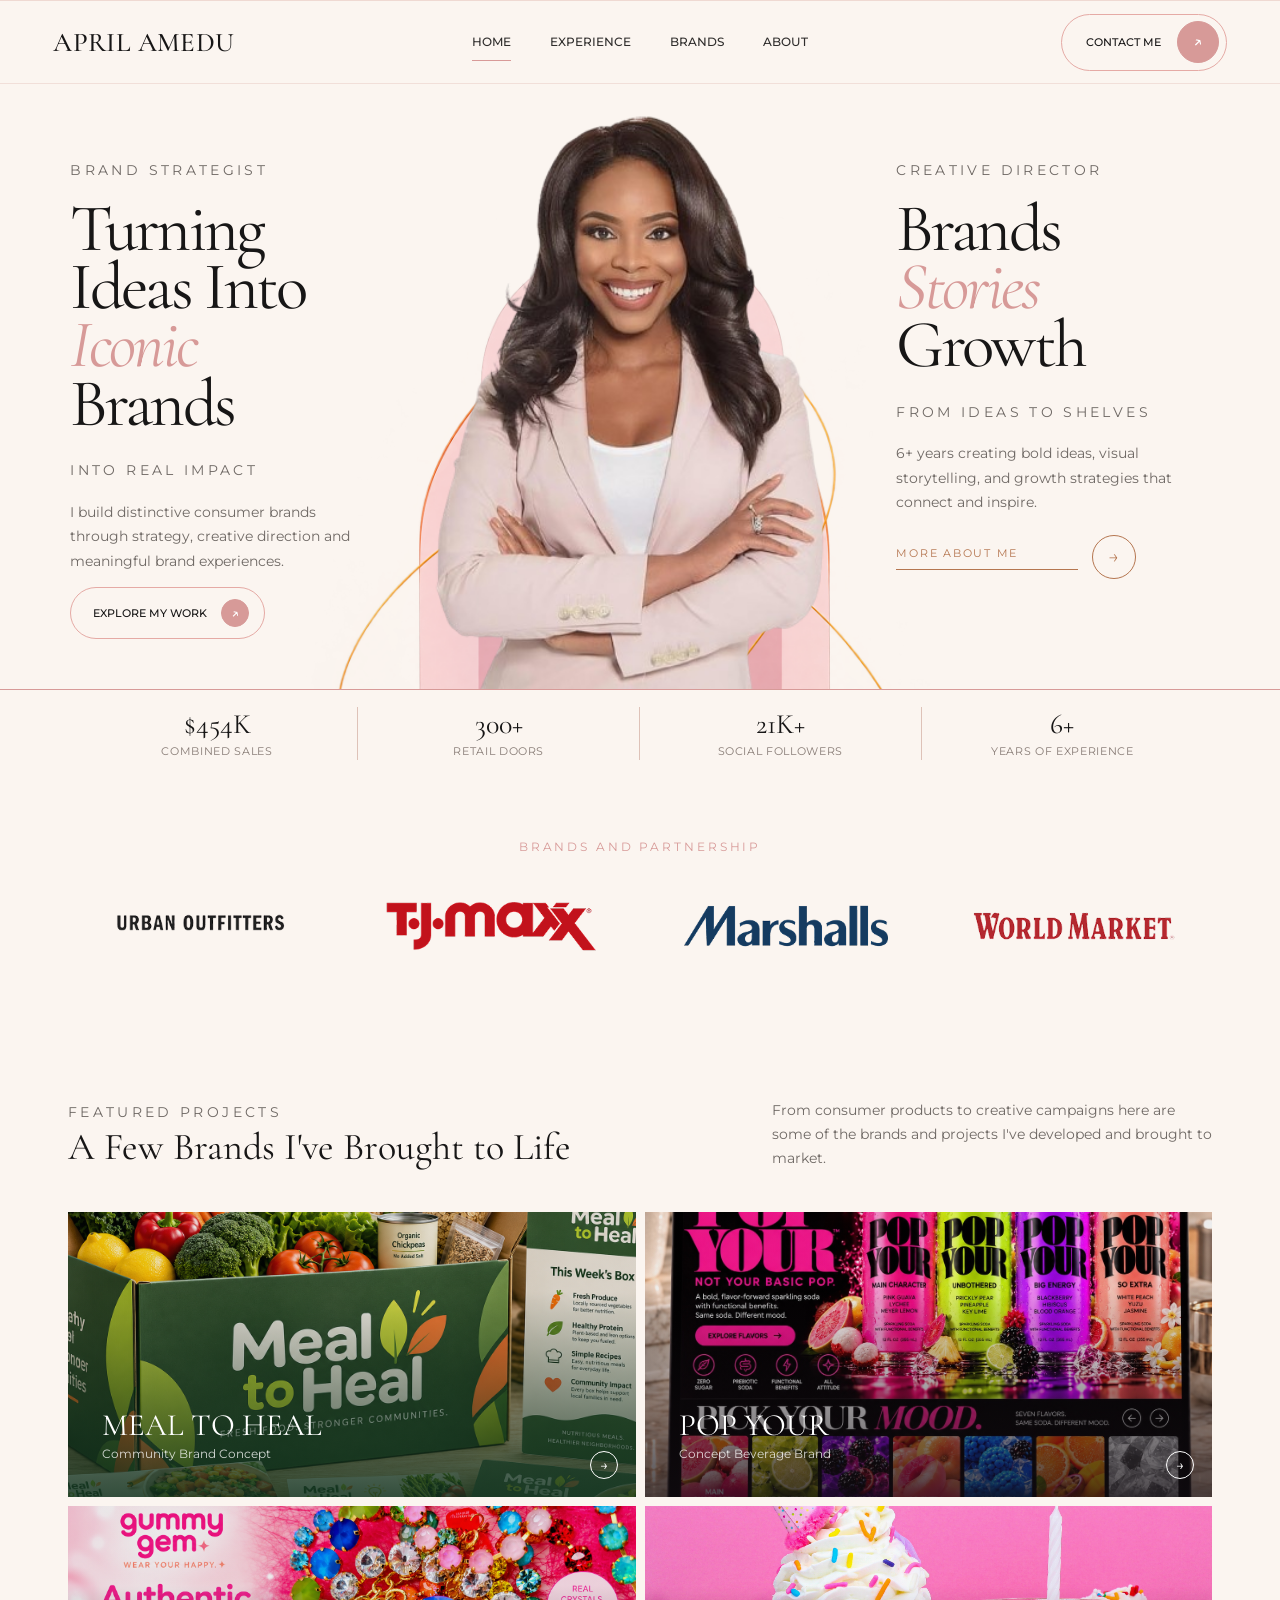
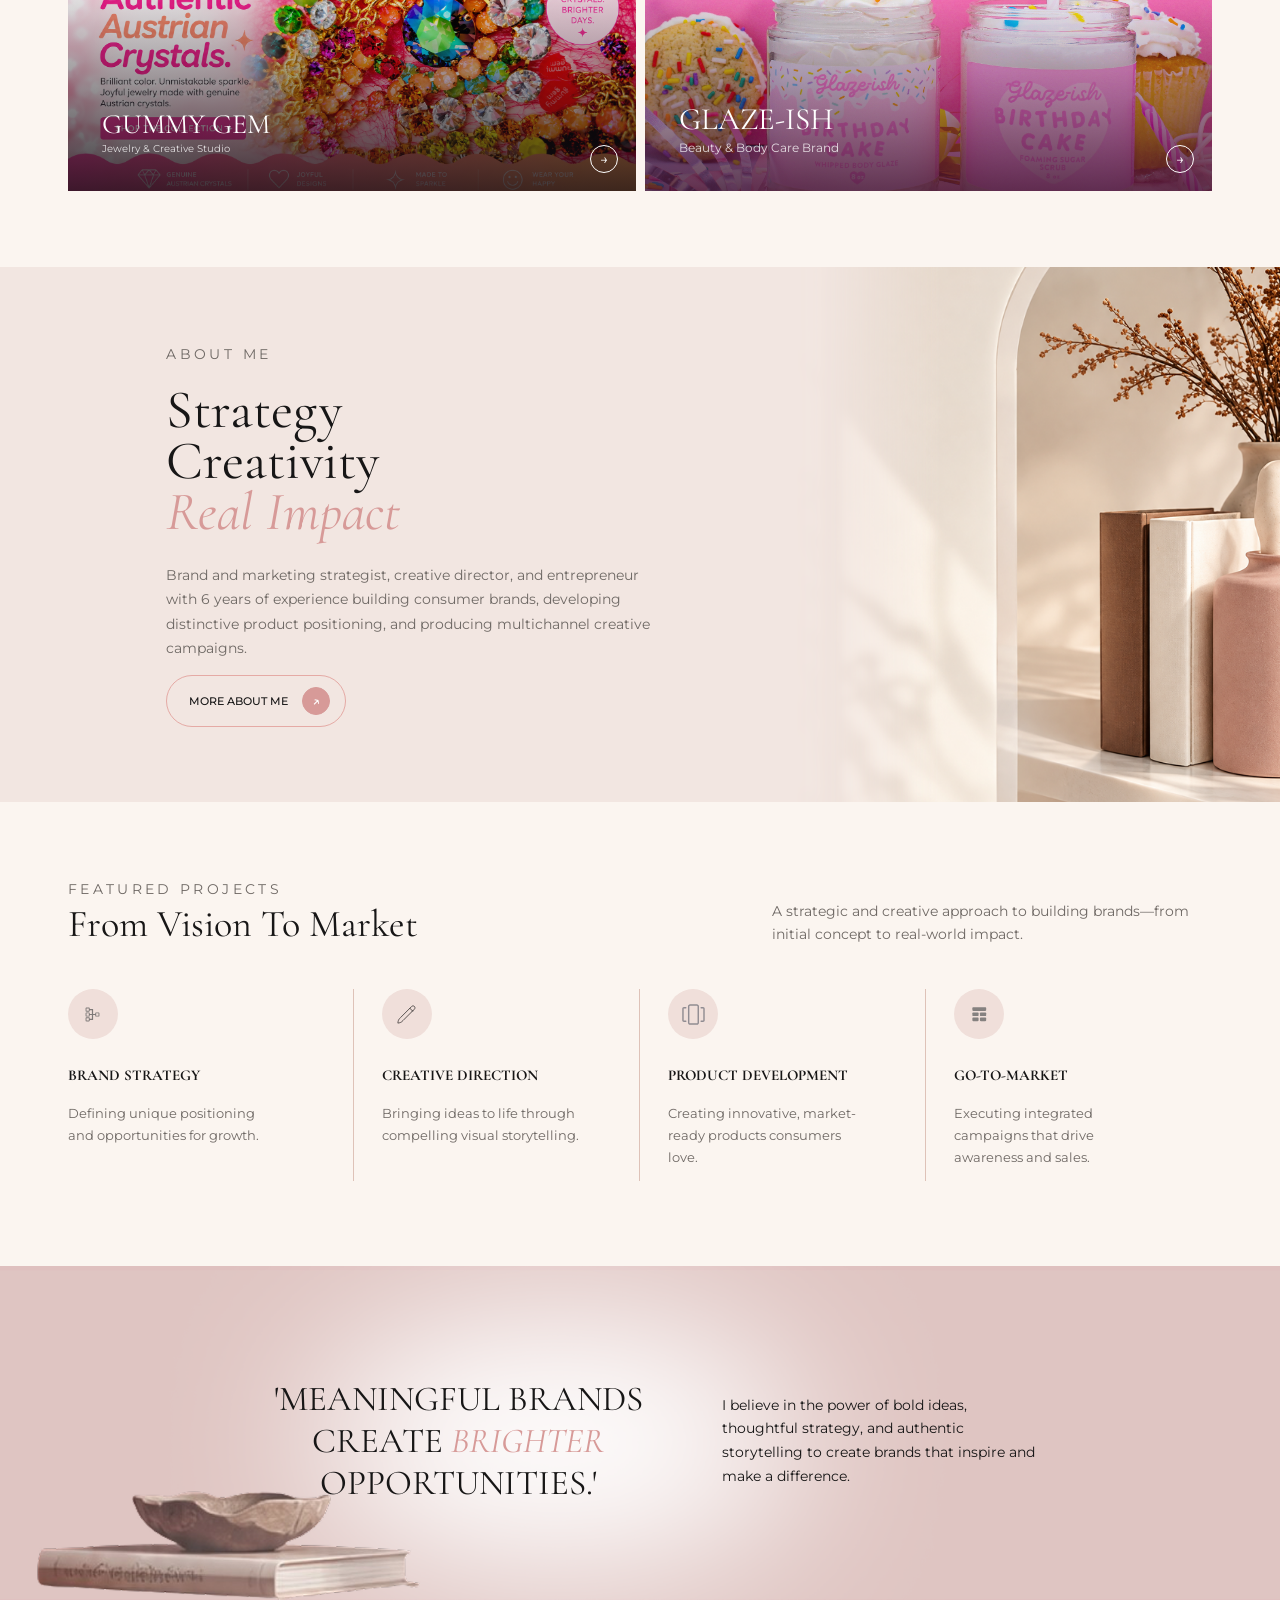
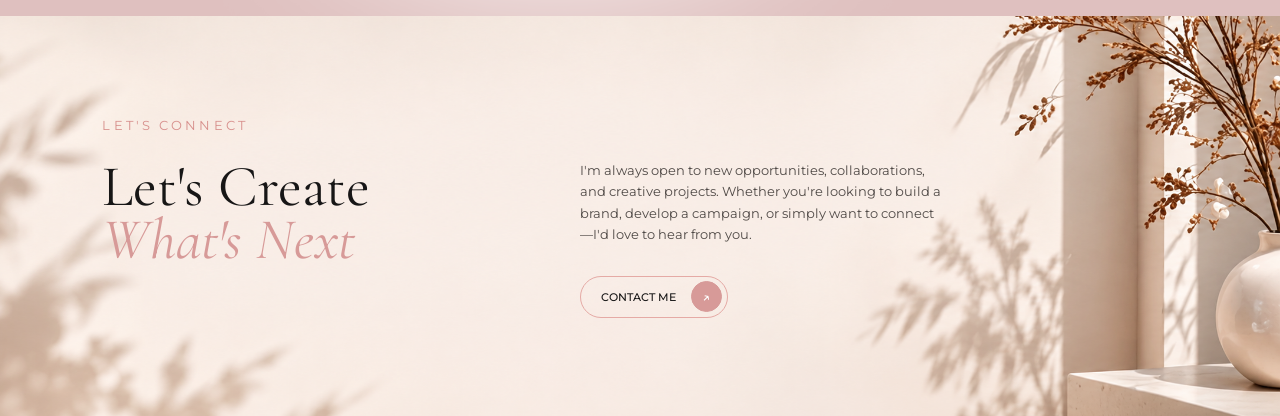
==== index.html @ 021d6145 "first commit" ====
<!doctype html>
<html lang="en">
<head>
    <meta charset="utf-8">
    <meta name="viewport" content="width=device-width, initial-scale=1">
    <meta name="description" content="April Amedu is a brand strategist and creative director building meaningful, market-ready brands.">
    <meta name="theme-color" content="#fbf5f0">
    <title>April Amedu</title>
    <link rel="icon" href="/favicon.svg" type="image/svg+xml">
    <link rel="preconnect" href="https://fonts.googleapis.com">
    <link rel="preconnect" href="https://fonts.gstatic.com" crossorigin>
    <link href="https://fonts.googleapis.com/css2?family=Cormorant+Garamond:ital,wght@0,400;0,500;0,600;1,400&family=Montserrat:wght@400;500;600&display=swap" rel="stylesheet">
    <link rel="stylesheet" href="assets/css/style.css">
</head>
<body class="home blog wp-theme-april-amedu">
<header class="site-header"><a class="brand" href="/">APRIL AMEDU</a><nav id="primary-navigation" class="main-nav" aria-label="Primary navigation"><ul id="menu-main-menu" class="nav-menu"><li id="menu-item-13" class="menu-item menu-item-type-custom menu-item-object-custom current-menu-item current_page_item menu-item-13"><a href="/" aria-current="page">HOME</a></li>
<li id="menu-item-12" class="menu-item menu-item-type-post_type menu-item-object-page menu-item-12"><a href="experience/index.html">EXPERIENCE</a></li>
<li id="menu-item-14" class="menu-item menu-item-type-post_type menu-item-object-page menu-item-14"><a href="brands/index.html">BRANDS</a></li>
<li id="menu-item-15" class="menu-item menu-item-type-post_type menu-item-object-page menu-item-15"><a href="about/index.html">ABOUT</a></li>
<li class="menu-item mobile-contact-menu-item"><a href="contact/index.html"><span>Contact Me</span><span class="mobile-contact-arrow" aria-hidden="true">&nearr;</span></a></li></ul></nav><a class="pill" href="/contact/">Contact Me <span class="round-arrow">↗</span></a><button class="menu-toggle" type="button" aria-controls="primary-navigation" aria-label="Open menu" aria-expanded="false"><span class="menu-toggle-icon" aria-hidden="true"></span></button></header>
<main id="top">
<section class="hero"><div class="hero-copy"><p class="eyebrow">Brand Strategist</p><h1>Turning<br>Ideas Into<br><span class="accent">Iconic</span><br>Brands</h1><p class="eyebrow">Into real impact</p><p>I build distinctive consumer brands through strategy, creative direction and meaningful brand experiences.</p><a class="pill" href="#projects">Explore My Work <span class="round-arrow">↗</span></a></div><div class="hero-visual"><img class="hero-center-image" src="assets/images/2615bd2c-b158-4d76-a8b2-8eef247eaac6.png" alt=""><img class="hero-headshot" src="assets/images/Headshot.png" alt="April Amedu"></div><div class="hero-copy right"><p class="eyebrow">Creative Director</p><h1>Brands<br><span class="accent">Stories</span><br>Growth</h1><p class="eyebrow">From ideas to shelves</p><p>6+ years creating bold ideas, visual storytelling, and growth strategies that connect and inspire.</p><a href="/about/" class="text-link"><span class="text-link-label">More About Me</span><span class="circle-arrow">→</span></a></div><div class="hero-statbar"><div class="stat">$454K<small>combined sales</small></div><div class="stat">300+<small>retail doors</small></div><div class="stat">21K+<small>social followers</small></div><div class="stat">6+<small>years of experience</small></div></div></section>
<section class="logo-strip" id="brands"><p class="section-kicker">Brands and partnership</p><div class="logos"><img src="assets/images/Rectangle%20103.png" alt="Urban Outfitters"><img src="assets/images/Rectangle%20104.png" alt="TJ Maxx"><img src="assets/images/Rectangle%20105.png" alt="Marshalls"><img src="assets/images/Rectangle%20106.png" alt="World Market"></div></section>
<section class="section" id="projects"><div class="section-head"><div><p class="section-kicker">Featured projects</p><h2>A Few Brands I've Brought to Life</h2></div><p>From consumer products to creative campaigns here are some of the brands and projects I've developed and brought to market.</p></div><div class="projects"><a class="project meal-project" href="case-studies/meal-to-heal/"><h3>MEAL TO HEAL</h3><small>Community Brand Concept</small><span class="circle-arrow">→</span></a><a class="project feature" href="case-studies/pop-your/"><h3>POP YOUR</h3><small>Concept Beverage Brand</small><span class="circle-arrow">→</span></a><a class="project" href="case-studies/gummy-gen/"><h3>GUMMY GEN</h3><small>Beauty Brand</small><span class="circle-arrow">→</span></a><a class="project glaze-project" href="case-studies/glaze-ish/"><h3>GLAZE-ISH</h3><small>Beauty &amp; Body Care Brand</small><span class="circle-arrow">→</span></a></div></section>
<section class="about" id="about"><div class="about-inner"><p class="section-kicker">About Me</p><h2>Strategy<br>Creativity<br><span class="accent">Real Impact</span></h2><p>Brand and marketing strategist, creative director, and entrepreneur with 6 years of experience building consumer brands, developing distinctive product positioning, and producing multichannel creative campaigns.</p><a class="pill" href="/about/">More About Me <span class="round-arrow">↗</span></a></div><img class="about-image" src="assets/images/Rectangle%2093.png" alt="Decorative books and vases in an arched alcove"></section>
<section class="section services" id="experience"><div class="section-head"><div><p class="section-kicker">Featured projects</p><h2>From Vision To Market</h2></div><p>A strategic and creative approach to building brands—from initial concept to real-world impact.</p></div><div class="service-grid"><article class="service"><div class="service-icon"><img src="assets/images/strategy-svgrepo-com%201.svg" alt=""></div><h3>Brand Strategy</h3><p>Defining unique positioning and opportunities for growth.</p></article><article class="service"><div class="service-icon"><img src="assets/images/pen-svgrepo-com%201.svg" alt=""></div><h3>Creative Direction</h3><p>Bringing ideas to life through compelling visual storytelling.</p></article><article class="service"><div class="service-icon"><img src="assets/images/product-carousel-svgrepo-com%201.svg" alt=""></div><h3>Product Development</h3><p>Creating innovative, market-ready products consumers love.</p></article><article class="service"><div class="service-icon"><img src="assets/images/product-item-svgrepo-com%201.svg" alt=""></div><h3>Go-To-Market</h3><p>Executing integrated campaigns that drive awareness and sales.</p></article></div></section>
<section class="quote"><img class="quote-art" src="assets/images/Group%2089.png" alt=""><h2>'MEANINGFUL BRANDS<br>CREATE <span class="accent">BRIGHTER</span><br>OPPORTUNITIES.'</h2><p>I believe in the power of bold ideas, thoughtful strategy, and authentic storytelling to create brands that inspire and make a difference.</p></section>
<section class="contact" id="contact"><img class="contact-art" src="assets/images/Group%2048096040.png" alt=""><div class="contact-inner"><p class="section-kicker">Let's Connect</p><h2>Let's Create<br><span class="accent">What's Next</span></h2><p>I'm always open to new opportunities, collaborations, and creative projects. Whether you're looking to build a brand, develop a campaign, or simply want to connect—I'd love to hear from you.</p><a class="pill" href="/contact/">Contact Me <span class="round-arrow">↗</span></a></div></section>
</main><section class="contact site-wide-contact" id="site-contact">
    <img class="contact-art" src="assets/images/Group%2048096040.png" alt="">
    <div class="contact-inner">
        <p class="section-kicker">Let's Connect</p>
        <h2>Let's Create<br><span class="accent">What's Next</span></h2>
        <p>I'm always open to new opportunities, collaborations, and creative projects. Whether you're looking to build a brand, develop a campaign, or simply want to connect—I'd love to hear from you.</p>
        <a class="pill" href="/contact/">Contact Me <span class="round-arrow">↗</span></a>
    </div>
</section>
    <script src="assets/js/navigation.js" defer></script>
    <script src="assets/js/static-site.js" defer></script>
</body>
</html>
---- assets/css/style.css ----
/*
Theme Name: April Amedu
Theme URI: https://example.com/april-amedu
Author: April Amedu
Description: Editorial portfolio theme for April Amedu, brand strategist and creative director.
Version: 1.0.0
Text Domain: april-amedu
*/

:root{--cream:#f8f0eb;--paper:#fbf5f0;--ink:#171616;--muted:#6f6965;--rose:#d79a98;--rose-light:#e8c6c4;--line:#dec2b8;--max:1240px}
*{box-sizing:border-box}html{scroll-behavior:smooth}body{margin:0;background:var(--cream);color:var(--ink);font-family:"Helvetica Neue",Arial,sans-serif;font-size:14px;line-height:1.55}a{color:inherit;text-decoration:none}img{max-width:100%;height:auto;display:block}.site-header{height:84px;padding:0 4.2vw;display:flex;align-items:center;justify-content:space-between;background:var(--cream);position:relative;z-index:10}.brand{font-family:Georgia,serif;font-size:19px;letter-spacing:.08em}.main-nav{display:flex;gap:34px;align-items:center;text-transform:uppercase;font-size:10px;color:#57514e;letter-spacing:.05em}.main-nav a:first-child{border-bottom:1px solid var(--rose);padding-bottom:9px}.pill{border:1px solid var(--rose-light);border-radius:999px;padding:11px 15px 11px 22px;text-transform:uppercase;font-size:10px;letter-spacing:.04em;display:flex;gap:14px;align-items:center}.round-arrow,.circle-arrow{display:inline-grid;place-items:center;width:28px;height:28px;border-radius:50%;border:1px solid currentColor;font-size:14px;line-height:1}.pill .round-arrow{background:var(--rose);color:white;border-color:var(--rose)}.menu-toggle{display:none;border:0;background:none;font-size:24px}.hero{min-height:560px;position:relative;overflow:hidden;display:grid;grid-template-columns:1fr 1.2fr 1fr;align-items:center;padding:42px 5.5vw 0;background:var(--paper)}.hero:before{content:"";position:absolute;width:45vw;height:45vw;max-width:610px;max-height:610px;background:radial-gradient(circle at center,#f9e4e0 0 33%,transparent 34%);border:1px solid #e5b8ad;border-radius:50%;left:31%;top:22%;opacity:.9}.hero:after{content:"";position:absolute;width:50vw;height:40vw;border:1px solid #e8c1b4;border-radius:50%;left:25%;top:24%;transform:rotate(-10deg);opacity:.9}.hero-copy,.hero-portrait{position:relative;z-index:1}.hero-copy{align-self:center}.hero-copy.right{padding-left:12%}.eyebrow,.section-kicker{font-size:10px;letter-spacing:.24em;color:#7a716c;text-transform:uppercase;margin:0 0 17px}.accent{color:var(--rose);font-style:italic}.hero h1{font:clamp(48px,5vw,82px)/.87 Georgia,serif;font-weight:400;letter-spacing:-.04em;margin:0 0 25px}.hero p{font-size:11px;color:var(--muted);max-width:240px;line-height:1.7}.hero-portrait{align-self:end;justify-self:center;width:min(340px,100%);height:480px;background:linear-gradient(150deg,#8d6d63,#d5b1a5 48%,#5a413a);border-radius:48% 48% 0 0;position:relative;overflow:hidden}.hero-portrait:before{content:"";position:absolute;width:145px;height:185px;left:calc(50% - 72px);top:85px;border-radius:50% 50% 45% 45%;background:linear-gradient(140deg,#3b2925,#b57968 55%,#4c2d27);box-shadow:0 82px 0 23px #f6f0ec}.hero-portrait:after{content:"";position:absolute;left:20%;right:20%;bottom:-12px;height:230px;border-radius:50% 50% 0 0;background:linear-gradient(120deg,#d9bdb7,#f5eee9 45%,#c8a7a0)}.hero-statbar{grid-column:1/-1;margin:0 -5.5vw;padding:17px 6vw;border-top:1px solid var(--rose);display:grid;grid-template-columns:repeat(4,1fr);text-align:center;background:var(--paper);position:relative;z-index:2}.stat{font:24px Georgia,serif;border-right:1px solid var(--line)}.stat:last-child{border:0}.stat small{display:block;font:9px Arial,sans-serif;color:#877b75;letter-spacing:.06em;text-transform:uppercase;margin-top:2px}.logo-strip{padding:54px 6vw 70px;text-align:center;background:var(--paper)}.logo-strip .section-kicker{color:var(--rose);margin-bottom:43px}.logos{display:flex;justify-content:space-around;align-items:center;gap:30px}.logo{font-weight:800;letter-spacing:-.06em;font-size:33px}.logo.red{color:#ca1425}.logo.blue{color:#163e67}.logo.world{font:700 23px Georgia,serif;color:#ba242d}.logo.urban{font-size:17px;letter-spacing:.08em;color:#2e2b2a}.section{padding:76px 5.3vw;background:var(--cream)}.section-head{display:flex;justify-content:space-between;gap:50px;align-items:end;margin-bottom:42px}.section-head h2{font:32px/1.2 Georgia,serif;font-weight:400;margin:0}.section-head p{max-width:380px;font-size:11px;color:var(--muted);margin:0}.projects{display:grid;grid-template-columns:1.2fr .85fr .85fr;grid-auto-rows:205px;gap:9px}.project{position:relative;background:#d6d6d6;padding:34px;color:white;display:flex;flex-direction:column;justify-content:end;overflow:hidden}.project.feature{background:linear-gradient(135deg,#9e1f38,#6d1534 45%,#160d1f);grid-row:span 1}.project.feature:before{content:"POP\A YOUR";white-space:pre;position:absolute;inset:4px 0 0;text-align:center;font:52px/.75 Georgia,serif;color:#aecb23;opacity:.9}.project h3{font:28px Georgia,serif;margin:0;position:relative}.project small{font-size:10px;opacity:.8;position:relative}.project .circle-arrow{align-self:end;position:absolute;right:18px;bottom:18px}.about{background:#f2e6e1;min-height:430px;padding:75px 13%;position:relative;overflow:hidden}.about:after{content:"";position:absolute;right:0;top:0;bottom:0;width:34%;background:linear-gradient(135deg,#dec4b6,#ad7b64);border-radius:60% 0 0 0;opacity:.65}.about-inner{position:relative;z-index:1;max-width:510px}.about h2{font:48px/.9 Georgia,serif;margin:0 0 25px}.about p{font-size:11px;max-width:430px;color:var(--muted)}.services{padding-bottom:85px}.service-grid{display:grid;grid-template-columns:repeat(4,1fr);gap:0}.service{padding:0 28px;border-right:1px solid var(--line)}.service:first-child{padding-left:0}.service:last-child{border:0}.service-icon{width:50px;height:50px;background:#f0dfda;border-radius:50%;display:grid;place-items:center;font-size:22px;color:#777;margin-bottom:24px}.service h3{font-size:14px;text-transform:uppercase;margin:0 0 14px}.service p{font-size:11px;color:var(--muted);max-width:200px}.quote{background:#dfc0bf;min-height:260px;padding:60px 13%;display:flex;align-items:center;gap:60px}.quote h2{font:30px/1.2 Georgia,serif;font-weight:400;text-align:center;margin:0;max-width:500px}.quote p{max-width:280px;font-size:11px}.contact{min-height:380px;padding:72px 13%;position:relative;overflow:hidden;background:var(--paper)}.contact:after{content:"";position:absolute;right:0;top:0;width:35%;height:100%;background:linear-gradient(130deg,#f4dfd5,#b99783);opacity:.7}.contact-inner{position:relative;z-index:1;max-width:900px}.contact h2{font:52px/.9 Georgia,serif;font-weight:400;margin:0 0 30px}.contact p{max-width:260px;font-size:11px;margin-left:47%;color:var(--muted)}.site-footer{padding:25px 5vw;font-size:10px;display:flex;justify-content:space-between;color:var(--muted);background:var(--cream)}
@media(max-width:900px){.site-header{height:72px}.main-nav{display:none}.menu-toggle{display:block}.hero{grid-template-columns:1fr 1fr;min-height:720px;padding-top:60px}.hero:before{left:16%;top:30%;width:70vw;height:70vw}.hero:after{left:8%;top:32%;width:80vw;height:55vw}.hero-copy.right{padding-left:0}.hero-portrait{position:absolute;bottom:75px;left:30%;width:38%;height:390px;opacity:.9}.hero-copy{z-index:2}.hero-copy.right{grid-column:2}.hero-statbar{margin:0 -5.5vw}.projects{grid-template-columns:1fr 1fr;grid-auto-rows:190px}.project.feature{grid-column:span 2}.service-grid{grid-template-columns:1fr 1fr;gap:42px 0}.service:nth-child(2){border:0}.service:nth-child(3){padding-left:0}.quote{display:block;text-align:center}.quote p{margin:28px auto 0}.contact p{margin-left:0}.contact:after{width:45%}}
@media(max-width:560px){.brand{font-size:16px}.hero{display:block;min-height:890px;padding:55px 8vw 0}.hero-copy{position:relative;margin-bottom:25px}.hero-copy.right{padding-top:260px}.hero h1{font-size:53px}.hero-portrait{left:25%;bottom:103px;width:50%;height:330px}.hero-statbar{grid-template-columns:repeat(2,1fr);gap:14px}.stat{font-size:18px;border:0}.logos{flex-wrap:wrap}.logo{font-size:25px}.logo.world{font-size:19px}.section{padding:58px 7vw}.section-head{display:block}.section-head p{margin-top:18px}.projects{grid-template-columns:1fr;grid-auto-rows:175px}.project.feature{grid-column:auto}.about{padding:60px 8vw;min-height:530px}.about:after{width:100%;height:40%;top:auto}.about h2,.contact h2{font-size:42px}.service-grid{grid-template-columns:1fr}.service{border:0;padding:0}.service:nth-child(3){padding:0}.contact{padding:60px 8vw}.contact:after{width:100%;height:35%;top:auto}.site-footer{display:block}.site-footer span{display:block;margin-bottom:8px}}

/* Exact editorial type system and reference header */
body{font-family:"Montserrat",Arial,sans-serif}
.brand,.hero h1,.stat,.section-head h2,.project h3,.about h2,.quote h2,.contact h2{font-family:"Cormorant Garamond",Georgia,serif}
.site-header{height:84px;padding:0 4.15vw;display:grid;grid-template-columns:1fr auto 1fr;align-items:center;background:#fbf5f0;border-top:1px solid #efd9d2;border-bottom:1px solid #f1dfd9}
.brand{font-size:27px;font-weight:500;line-height:1;letter-spacing:.015em}
.site-header>.brand{display:inline-block;justify-self:start;width:max-content;max-width:100%}
.main-nav{height:100%;gap:39px;justify-self:center;font-size:10px;font-weight:500;color:#2f2d2c;letter-spacing:0}
.main-nav a{height:100%;display:flex;align-items:center;position:relative}
.main-nav a:first-child{border:0;padding:0}
.main-nav a:first-child:after{content:"";position:absolute;left:0;right:0;bottom:22px;height:1px;background:#d89a98}
.site-header>.pill{justify-self:end;width:166px;height:57px;padding:6px 7px 6px 24px;justify-content:space-between;white-space:nowrap;line-height:1}
.site-header>.pill .round-arrow{width:42px;height:42px;flex:0 0 42px;font-size:16px}
.pill{border-color:#e5aaa5;font-weight:500;letter-spacing:0;display:inline-flex}
.menu-toggle{justify-self:end}
@media(max-width:900px){.site-header{height:72px;grid-template-columns:1fr auto}.main-nav,.site-header>.pill{display:none}.menu-toggle{display:block}}
@media(max-width:560px){.brand{font-size:22px}}

/* Site-wide typography: these are the only two active typefaces. */
body,body *{font-family:"Montserrat",sans-serif!important}
h1,h2,h3,h4,h5,h6,
.brand,
.hero h1,
.stat,
.section-head h2,
.project h3,
.project.feature:before,
.about h2,
.quote h2,
.contact h2{font-family:"Cormorant Garamond",serif!important}
h1 *,h2 *,h3 *,h4 *,h5 *,h6 *,
.hero h1 .accent,.about h2 .accent,.quote h2 .accent,.contact h2 .accent{font-family:"Cormorant Garamond",serif!important}

/* Supplied homepage assets */
.logos img{display:block;width:auto;max-width:22%;max-height:54px;object-fit:contain}
.about{padding-right:42%}
.about:after{display:none}
.about-image{position:absolute;z-index:0;right:0;top:0;width:38%;height:100%;object-fit:cover;object-position:center;-webkit-mask-image:linear-gradient(to right,transparent 0%,rgba(0,0,0,.12) 8%,#000 30%);mask-image:linear-gradient(to right,transparent 0%,rgba(0,0,0,.12) 8%,#000 30%)}
.service-icon img{width:23px;height:23px;object-fit:contain;opacity:.75}
.quote{position:relative;overflow:hidden;background:#dfc0bf}
.quote-art{position:absolute;z-index:0;inset:0;width:100%;height:100%;object-fit:cover}
.quote h2,.quote p{position:relative;z-index:1}
.contact:after{display:none}
.contact-art{position:absolute;z-index:0;inset:0;width:100%;height:100%;object-fit:cover;object-position:center}
.contact-inner{position:relative;z-index:1}
@media(max-width:900px){.about{padding-right:39%}.about-image{width:42%}.logos img{max-width:21%;max-height:44px}}
@media(max-width:560px){.logos img{max-width:42%;max-height:38px}.about{padding-right:8%;padding-bottom:250px}.about-image{top:auto;bottom:0;width:100%;height:240px;object-position:65% 56%;-webkit-mask-image:linear-gradient(to bottom,transparent 0%,rgba(0,0,0,.12) 8%,#000 32%);mask-image:linear-gradient(to bottom,transparent 0%,rgba(0,0,0,.12) 8%,#000 32%)}.quote-art{object-position:left center}.contact{padding-bottom:190px}.contact-art{object-position:72% center}}

/* Global 1400px responsive site canvas */
html{background:#fbf5f0}
body{width:100%;max-width:1400px;margin:0 auto!important;overflow-x:hidden;background:#fbf5f0}
.site-header,.hero,.hero-statbar,.logo-strip,.section,.site-footer{background-color:#fbf5f0}
@media(min-width:1400px){
  .site-header{padding-left:58px;padding-right:58px}
  .hero{padding-left:77px;padding-right:77px}
  .hero-statbar{margin-left:-77px;margin-right:-77px;padding-left:84px;padding-right:84px}
  .logo-strip{padding-left:84px;padding-right:84px}
  .section{padding-left:74px;padding-right:74px}
  .site-footer{padding-left:70px;padding-right:70px}
}

/* The supplied hero composition renders at its natural responsive dimensions. */
.hero:before,.hero:after{display:none}

/* Scale the hero artwork and seat it directly on the statistics divider. */
.hero-visual{align-self:end;justify-self:center;width:160%;max-width:750px;margin:0 0 -31px;position:relative;z-index:1}
.hero-center-image{display:block;width:100%;max-width:none;height:auto;margin:0}
.hero-headshot{position:absolute;z-index:2;left:45%;bottom:-1px;transform:translateX(-50%);width:100%;max-width:600px;height:auto}
@media(min-width:901px){.hero{min-height:700px}.hero-copy{align-self:start;margin-top:32px}}
@media(max-width:900px){.hero-visual{width:125%;max-width:540px}}
@media(max-width:560px){.hero-visual{width:100%;max-width:440px;margin:20px auto -1px}.hero-headshot{bottom:0;width:67%}}

/* Right hero call-to-action */
.hero-copy.right .text-link{display:flex;align-items:center;justify-content:space-between;gap:14px;width:100%;max-width:240px;margin-top:20px;color:#b57650;text-transform:uppercase;font-size:10px;font-weight:400;letter-spacing:.16em}
.hero-copy.right .text-link-label{display:block;flex:1;padding:0 0 7px;border-bottom:1px solid #b57650;white-space:nowrap}
.hero-copy.right .circle-arrow{width:44px;height:44px;flex:0 0 44px;border:1px solid #b57650;font-size:19px;font-weight:300}
@media(max-width:900px){.hero-copy.right .text-link{max-width:220px;font-size:9px;gap:12px}.hero-copy.right .circle-arrow{width:40px;height:40px;flex-basis:40px;font-size:17px}}

/* Readable site-wide type scale */
body{font-size:16px;line-height:1.65}
.main-nav{font-size:12px}
.pill{font-size:11px}
.eyebrow,.section-kicker{font-size:12px;line-height:1.5}
.hero h1{font-size:clamp(54px,5.25vw,88px)}
.hero p{font-size:14px;line-height:1.75;max-width:285px}
.stat{font-size:28px}
.stat small{font-size:11px;line-height:1.5}
.section-head h2{font-size:38px}
.section-head p{font-size:14px;line-height:1.7;max-width:440px}
.project h3{font-size:31px}
.project small{font-size:12px}
.about h2{font-size:54px;line-height:.95}
.about p{font-size:14px;line-height:1.75;max-width:500px}
.service h3{font-size:15px}
.service p{font-size:13px;line-height:1.7}
.quote h2{font-size:35px}
.quote p{font-size:14px;line-height:1.7}
.contact h2{font-size:58px;line-height:.95}
.contact p{font-size:14px;line-height:1.7;max-width:320px}
.site-footer{font-size:12px}
.hero-copy.right .text-link{font-size:11px}
.hero>.hero-copy:first-child>.pill{margin-bottom:28px}
.projects{grid-auto-rows:285px}
.quote{height:350px;min-height:350px}
@media(max-width:900px){.main-nav{font-size:11px}.hero p,.section-head p,.about p,.quote p,.contact p{font-size:13px}.hero-copy.right .text-link{font-size:10px}}
@media(max-width:900px){.projects{grid-auto-rows:240px}}
@media(max-width:560px){body{font-size:15px}.hero h1{font-size:56px}.section-head h2{font-size:34px}.about h2,.contact h2{font-size:46px}.stat{font-size:22px}.projects{grid-auto-rows:220px}.quote{height:auto;min-height:350px}}

/* Quote section composition */
.quote{display:grid;grid-template-columns:minmax(0,1fr) minmax(340px,440px) minmax(260px,320px) minmax(0,1fr);align-items:center;gap:44px;padding:0 28px}
.quote h2{grid-column:2;justify-self:center;width:100%;max-width:440px;margin:0;text-align:center;line-height:1.2}
.quote p{grid-column:3;justify-self:start;width:100%;max-width:320px;margin:0}
@media(max-width:900px){.quote{grid-template-columns:1.2fr .8fr;gap:30px;padding:45px 8vw}.quote h2{grid-column:1}.quote p{grid-column:2}}
@media(max-width:560px){.quote{display:flex;flex-direction:column;justify-content:center;gap:22px;padding:55px 8vw 125px}.quote h2,.quote p{width:100%;max-width:100%;text-align:center}}

/* Contact section composition */
.contact{display:flex;align-items:center;height:400px;min-height:400px;padding:0 8%;background:#fbf5f0}
.contact-art{object-position:center center}
.contact-inner{display:grid;grid-template-columns:minmax(300px,1fr) minmax(280px,.9fr);grid-template-rows:auto auto auto;width:78%;max-width:1050px;column-gap:76px;align-items:start}
.contact .section-kicker{grid-column:1;grid-row:1;margin:0 0 24px;color:#d78f8c}
.contact h2{grid-column:1;grid-row:2 / span 2;margin:0;font-size:58px;line-height:.92}
.contact p{grid-column:2;grid-row:2;margin:0;max-width:390px;font-size:13px;line-height:1.65;color:#4f4946}
.contact .pill{grid-column:2;grid-row:3;justify-self:start;width:148px;height:42px;margin-top:30px;padding:4px 5px 4px 20px;justify-content:space-between;white-space:nowrap}
.contact .pill .round-arrow{width:31px;height:31px;flex:0 0 31px}
@media(max-width:900px){.contact{padding:0 7%}.contact-inner{width:88%;grid-template-columns:1fr 1fr;column-gap:42px}.contact h2{font-size:50px}.contact p{font-size:12px}}
@media(max-width:560px){.contact{display:block;height:auto;min-height:650px;padding:58px 8% 210px}.contact-inner{display:block;width:100%;max-width:100%}.contact .section-kicker{margin-bottom:20px}.contact h2{font-size:46px}.contact p{margin-top:28px;max-width:100%}.contact .pill{display:flex;margin-top:24px}.contact-art{object-position:72% center}}

/* WordPress-managed primary navigation */
.main-nav .nav-menu{display:flex;align-items:center;gap:39px;height:100%;margin:0;padding:0;list-style:none}
.main-nav .nav-menu>li{height:100%;margin:0;padding:0}
.main-nav .nav-menu a{height:100%;display:flex;align-items:center;position:relative;white-space:nowrap}
.main-nav a:first-child:after{display:none}
.main-nav .current-menu-item>a:after,.main-nav .current_page_item>a:after{content:"";display:block;position:absolute;left:0;right:0;bottom:22px;height:1px;background:#d89a98}
.main-nav .sub-menu{position:absolute;top:70px;min-width:190px;margin:0;padding:12px 0;list-style:none;background:#fbf5f0;border:1px solid #efd9d2;box-shadow:0 12px 30px rgba(85,57,49,.08);opacity:0;visibility:hidden;transform:translateY(8px);transition:.2s ease}
.main-nav .menu-item-has-children{position:relative}
.main-nav .menu-item-has-children:hover>.sub-menu,.main-nav .menu-item-has-children:focus-within>.sub-menu{opacity:1;visibility:visible;transform:translateY(0)}
.main-nav .sub-menu li,.main-nav .sub-menu a{height:auto}
.main-nav .sub-menu a{padding:10px 18px}
.main-nav .sub-menu a:after{display:none!important}
@media(max-width:900px){
  .site-header.menu-open{z-index:100}
  .site-header.menu-open .main-nav{display:block;position:absolute;top:100%;left:0;right:0;height:auto;padding:18px 7vw 24px;background:#fbf5f0;border-bottom:1px solid #efd9d2;box-shadow:0 16px 30px rgba(85,57,49,.08)}
  .site-header.menu-open .nav-menu{display:block;height:auto}
  .site-header.menu-open .nav-menu>li{height:auto}
  .site-header.menu-open .main-nav a{height:auto;padding:12px 0;font-size:13px}
  .site-header.menu-open .main-nav .current-menu-item>a:after,.site-header.menu-open .main-nav .current_page_item>a:after{bottom:6px;right:auto;width:30px}
  .site-header.menu-open .sub-menu{position:static;display:block;min-width:0;padding:0 0 0 18px;border:0;box-shadow:none;opacity:1;visibility:visible;transform:none}
}

/* Contact page */
.contact-page-hero{position:relative;min-height:620px;display:flex;align-items:center;overflow:hidden;padding:80px 9%}
.contact-page-hero>img{position:absolute;inset:0;width:100%;height:100%;object-fit:cover;object-position:center}
.contact-page-inner{position:relative;z-index:1;width:78%;display:grid;grid-template-columns:1fr 1fr;column-gap:80px;align-items:center}
.contact-page-inner>.section-kicker{grid-column:1;margin-bottom:24px;color:#d78f8c}
.contact-page-inner h1{grid-column:1;margin:0;font-size:clamp(64px,7vw,100px);font-weight:400;line-height:.9}
.contact-page-copy{grid-column:2;grid-row:1 / span 2;max-width:430px}
.contact-page-copy p{font-size:16px;line-height:1.8;margin:0 0 30px}
.contact-details{padding:100px 9%;text-align:center;background:#e7c9c7}
.contact-details h2{font-size:clamp(42px,5vw,70px);font-weight:400;margin:0 0 24px}
.contact-details>a{font-size:18px;border-bottom:1px solid currentColor;padding-bottom:5px}

/* Case study pages */
.case-study-hero{min-height:520px;padding:80px 9%;display:flex;flex-direction:column;justify-content:center;background:#f2e2de}
.case-study-back{align-self:flex-start;margin-bottom:70px;text-transform:uppercase;font-size:12px;letter-spacing:.14em}
.case-study-hero h1{max-width:950px;margin:0;font-size:clamp(68px,8vw,118px);font-weight:400;line-height:.88}
.case-study-excerpt{max-width:620px;margin:30px 0 0;font-size:17px;line-height:1.75;color:var(--muted)}
.case-study-image{max-height:780px;overflow:hidden}
.case-study-image img{width:100%;height:100%;object-fit:cover}
.case-study-content{max-width:850px;margin:0 auto;padding:100px 7%;font-size:17px;line-height:1.9}
.case-study-content h2,.case-study-content h3{font-size:clamp(36px,4vw,56px);font-weight:400;line-height:1;margin:60px 0 24px}
.case-study-content p{margin:0 0 28px}
.case-study-footer{padding:0 7% 100px;text-align:center}
.case-study-footer .pill{justify-content:center;margin:auto}
@media(max-width:700px){.contact-page-hero{min-height:720px;padding:60px 8% 220px}.contact-page-hero>img{object-position:72% center}.contact-page-inner{display:block;width:100%}.contact-page-inner h1{font-size:58px}.contact-page-copy{margin-top:36px}.contact-details{padding:75px 8%}.case-study-hero{min-height:460px;padding:60px 8%}.case-study-back{margin-bottom:50px}.case-study-hero h1{font-size:62px}.case-study-excerpt,.case-study-content{font-size:15px}.case-study-content{padding:70px 8%}}

/* About page */
.about-page{background:#fbf5f0}
.about-label{display:flex;align-items:center;gap:14px;margin:0 0 34px;font-size:14px;color:#4f4946}
.about-label:after{content:"";display:block;width:78px;height:1px;background:#d99591}
.about-hero{min-height:780px;display:grid;grid-template-columns:46% 54%;align-items:stretch;padding:34px 6% 0;overflow:hidden}
.about-hero-visual{position:relative;align-self:end;height:100%;min-height:720px}
.about-hero-arch{position:absolute;left:48%;bottom:-30px;transform:translateX(-50%);width:170%;max-width:1000px;height:auto}
.about-hero-person{position:absolute;z-index:2;left:48%;bottom:0;transform:translateX(-50%);width:124%;max-width:780px;height:auto}
.about-hero-copy{align-self:center;padding:0 0 35px 7%}
.about-hero-copy h1{margin:0 0 42px;font-size:clamp(66px,6vw,92px);font-weight:400;line-height:.88;letter-spacing:-.025em}
.about-hero-copy>p:not(.about-label){max-width:650px;margin:0 0 42px;font-size:15px;line-height:1.75;color:#514b47}
.about-hero-copy>.pill{width:180px;height:48px;justify-content:space-between;padding:5px 6px 5px 23px}
.about-hero-copy>.pill .round-arrow{width:35px;height:35px}
.about-stats{min-height:150px;display:grid;grid-template-columns:repeat(4,1fr);align-items:center;padding:20px 5%;border-top:1px solid #d99591}
.about-stats .stat{text-align:center;border-right:1px solid #dfbab5}
.about-stats .stat:last-child{border-right:0}
.about-journey{min-height:430px;display:grid;grid-template-columns:1.1fr .9fr;align-items:center;gap:80px;padding:80px 7%}
.about-journey h2{margin:0;font-size:clamp(55px,5.2vw,78px);font-weight:400;line-height:1.05}
.about-journey>p{max-width:580px;margin:70px 0 0;font-size:15px;line-height:1.75;color:#514b47}
.about-drives{min-height:680px;display:grid;grid-template-columns:48% 52%;background:#f8efeb}
.about-drives-image{height:100%;min-height:680px;overflow:hidden}
.about-drives-image img{width:100%;height:100%;object-fit:cover;object-position:center}
.about-drives-copy{display:flex;flex-direction:column;justify-content:center;padding:68px 8% 56px 5%}
.about-drives-copy h2{margin:0 0 36px;font-size:clamp(52px,4.8vw,72px);font-weight:400;line-height:1.02}
.about-drives-copy>p:not(.about-label){max-width:680px;margin:0 0 42px;font-size:14px;line-height:1.75;color:#514b47}
.about-values{display:grid;grid-template-columns:repeat(3,1fr);gap:0}
.about-values article{padding:0 24px;border-right:1px solid #dfbab5}
.about-values article:first-child{padding-left:0}
.about-values article:last-child{border-right:0}
.value-icon{display:grid;place-items:center;width:66px;height:66px;margin-bottom:20px;border-radius:50%;background:#eedddb;color:#776e69;font-size:22px}
.about-values h3{margin:0 0 12px;font-size:14px;text-transform:none}
.about-values p{margin:0;font-size:11px;line-height:1.6;color:#6f6965}
.about-expertise{min-height:540px;display:grid;grid-template-columns:42% 58%;align-items:center;gap:55px;padding:85px 7%}
.about-expertise h2{margin:0;font-size:clamp(56px,5vw,76px);font-weight:400;line-height:1.05}
.expertise-list{display:grid;grid-template-columns:repeat(3,1fr);gap:14px}
.expertise-list span{display:flex;align-items:center;justify-content:center;min-height:54px;padding:10px 16px;border-radius:999px;background:#e4c3c1;text-align:center;font-size:11px;font-weight:500;color:#5f5551}
.about-contact{border-top:1px solid #d9aca6}
@media(max-width:1000px){.about-hero{grid-template-columns:44% 56%;padding-left:3%;padding-right:4%}.about-hero-arch{left:46%;width:145%}.about-hero-person{left:46%;width:105%}.about-hero-copy h1{font-size:64px}.about-drives-copy{padding-left:7%;padding-right:6%}.about-values article{padding:0 14px}.about-expertise{grid-template-columns:38% 62%;gap:35px}.expertise-list{grid-template-columns:repeat(2,1fr)}}
@media(max-width:760px){.about-label{margin-bottom:22px}.about-hero{display:flex;flex-direction:column-reverse;min-height:0;padding:55px 7% 0}.about-hero-copy{padding:0}.about-hero-copy h1{font-size:58px;margin-bottom:28px}.about-hero-copy>p:not(.about-label){font-size:14px;margin-bottom:28px}.about-hero-visual{min-height:520px;margin-top:20px}.about-hero-arch{width:125%;bottom:-15px}.about-hero-person{width:78%}.about-stats{grid-template-columns:repeat(2,1fr);gap:24px 0;padding:30px 5%}.about-stats .stat:nth-child(2){border-right:0}.about-journey{display:block;min-height:0;padding:70px 7%}.about-journey h2{font-size:50px}.about-journey>p{margin-top:36px}.about-drives{display:block}.about-drives-image{min-height:500px;height:500px}.about-drives-copy{padding:65px 7%}.about-drives-copy h2{font-size:49px}.about-values{gap:25px}.about-values article{padding:0;border:0}.about-expertise{display:block;min-height:0;padding:75px 7%}.about-expertise h2{font-size:52px;margin-bottom:50px}.expertise-list{grid-template-columns:repeat(2,1fr)}}
@media(max-width:480px){.about-hero-copy h1{font-size:48px}.about-hero-visual{min-height:430px}.about-hero-person{width:86%}.about-stats .stat{font-size:25px}.about-journey h2,.about-drives-copy h2,.about-expertise h2{font-size:42px}.about-drives-image{height:390px;min-height:390px}.about-values{grid-template-columns:1fr}.about-values article{display:grid;grid-template-columns:55px 1fr;column-gap:15px;align-items:center}.value-icon{grid-row:1 / span 2;width:52px;height:52px;margin:0}.about-values h3{margin:0}.about-values p{margin-bottom:20px}.expertise-list{grid-template-columns:1fr}}

/* Experience page */
.experience-page{background:#fbf5f0}
.experience-hero{position:relative;min-height:680px;display:grid;grid-template-columns:48% 52%;overflow:hidden}
.experience-hero:before{content:"";position:absolute;z-index:0;width:620px;height:620px;left:40%;bottom:-260px;border-radius:50%;background:#f4d8d6;opacity:.75}
.experience-hero-copy{position:relative;z-index:2;align-self:center;padding:40px 8% 55px 14%}
.experience-hero-copy h1{margin:0 0 52px;font-size:clamp(70px,6.2vw,96px);font-weight:400;line-height:.86;letter-spacing:-.025em}
.experience-hero-copy>p:not(.about-label){max-width:610px;margin:0 0 50px;font-size:15px;line-height:1.75;color:#514b47}
.experience-hero-copy>.pill{width:180px;height:48px;justify-content:space-between;padding:5px 6px 5px 23px}
.experience-hero-copy>.pill .round-arrow{width:35px;height:35px}
.experience-hero-image{position:relative;z-index:1;align-self:stretch;overflow:hidden;margin-top:20px}
.experience-hero-image img{width:100%;height:100%;object-fit:cover;object-position:left center}
.experience-stats{min-height:180px;display:grid;grid-template-columns:repeat(4,1fr);align-items:center;padding:25px 5%}
.experience-stats .stat{text-align:center;border-right:1px solid #dfbab5}
.experience-stats .stat:last-child{border-right:0}
.career-timeline{padding:90px 6.5% 100px}
.career-heading{display:grid;grid-template-columns:1fr .8fr;align-items:end;gap:90px;margin:0 2% 75px}
.career-heading h2{margin:0;font-size:clamp(62px,5.6vw,86px);font-weight:400;line-height:1.02}
.career-heading>p{max-width:560px;margin:0 0 18px;font-size:15px;line-height:1.75;color:#514b47}
.career-cards{display:grid;gap:24px}
.career-card{display:grid;grid-template-columns:275px minmax(0,1fr) 175px;align-items:center;gap:42px;min-height:190px;padding:30px 34px;background:#fcf3f2;border-radius:10px}
.career-logo{height:100%;display:flex;align-items:center;justify-content:center;padding:20px 35px;border-right:1px solid #dfbab5}
.career-logo img{width:auto;max-width:190px;max-height:65px;object-fit:contain}
.career-role h3{display:flex;align-items:center;gap:16px;margin:0 0 22px;font-size:18px;font-weight:600;line-height:1.35}
.career-role h3 span{padding-left:16px;border-left:2px solid #dcaaa5}
.career-role ul{margin:0;padding-left:20px;color:#5d5652}
.career-role li{margin:0 0 10px;font-size:12px;line-height:1.55}
.career-date{align-self:start;justify-self:end;min-width:160px;margin:0;padding:12px 18px;border:1px solid #dda6a1;border-radius:999px;text-align:center;font-size:11px;color:#5b5350}
.experience-contact{border-top:1px solid #d9aca6}
@media(max-width:1050px){.experience-hero-copy{padding-left:9%}.experience-hero-copy h1{font-size:66px}.career-card{grid-template-columns:210px minmax(0,1fr) 150px;gap:28px}.career-logo{padding:20px}.career-date{min-width:140px}.career-role h3{display:block}.career-role h3 span{display:block;margin-top:8px;padding:0;border:0}}
@media(max-width:780px){.experience-hero{display:flex;flex-direction:column;min-height:0}.experience-hero:before{left:-15%;bottom:15%;width:520px;height:520px}.experience-hero-copy{padding:65px 7% 50px}.experience-hero-copy h1{font-size:58px;margin-bottom:32px}.experience-hero-copy>p:not(.about-label){font-size:14px;margin-bottom:30px}.experience-hero-image{height:520px;margin:0}.experience-stats{grid-template-columns:repeat(2,1fr);gap:25px 0;padding:35px 5%}.experience-stats .stat:nth-child(2){border-right:0}.career-timeline{padding:70px 7%}.career-heading{display:block;margin:0 0 50px}.career-heading h2{font-size:54px}.career-heading>p{margin-top:30px}.career-card{grid-template-columns:140px minmax(0,1fr);gap:25px;padding:28px 24px}.career-logo{grid-row:1 / span 2;padding:12px}.career-logo img{max-width:110px}.career-date{grid-column:2;grid-row:1;align-self:start;justify-self:end}.career-role{grid-column:2;grid-row:2}.career-role h3{padding-right:0}}
@media(max-width:520px){.experience-hero-copy h1{font-size:48px}.experience-hero-image{height:400px}.career-heading h2{font-size:46px}.career-card{display:block;padding:28px 22px}.career-logo{height:85px;margin-bottom:24px;border-right:0;border-bottom:1px solid #dfbab5}.career-logo img{max-width:150px}.career-date{display:inline-block;margin-bottom:20px}.career-role h3{font-size:17px}.career-role li{font-size:13px}}

/* Brands page */
.brands-page{background:#fbf5f0}
.brands-hero{position:relative;min-height:680px;display:grid;grid-template-columns:48% 52%;overflow:hidden}
.brands-hero:before{content:"";position:absolute;z-index:0;width:650px;height:650px;left:39%;bottom:-290px;border-radius:50%;background:#f4d8d6;opacity:.8}
.brands-hero-copy{position:relative;z-index:2;align-self:center;padding:40px 8% 40px 14%}
.brands-hero-copy h1{margin:0 0 52px;font-size:clamp(74px,6.4vw,100px);font-weight:400;line-height:.9;letter-spacing:-.025em}
.brands-hero-copy>p:not(.about-label){max-width:560px;margin:0 0 52px;font-size:15px;line-height:1.75;color:#514b47}
.brands-hero-copy>.pill{width:190px;height:50px;justify-content:space-between;padding:5px 6px 5px 24px}
.brands-hero-copy>.pill .round-arrow{width:37px;height:37px}
.brands-hero-image{position:relative;z-index:1;align-self:stretch;overflow:hidden;margin-top:22px}
.brands-hero-image:after{content:"";position:absolute;inset:16px 7% 0 0;border-radius:52% 52% 0 0 / 38% 38% 0 0;box-shadow:35px 0 0 rgba(232,194,190,.38);pointer-events:none}
.brands-hero-image img{width:100%;height:100%;object-fit:cover;object-position:left center}
.brands-stats{min-height:175px;display:grid;grid-template-columns:repeat(4,1fr);align-items:center;padding:25px 5%}
.brands-stats .stat{text-align:center;border-right:1px solid #dfbab5}
.brands-stats .stat:last-child{border-right:0}
.brand-ventures{display:grid;gap:48px;padding:70px 7% 105px}
.brand-feature{min-height:440px;display:grid;grid-template-columns:58% 42%;overflow:hidden;border-radius:10px;background:#fcf3f2}
.brand-feature-copy{display:flex;flex-direction:column;justify-content:center;padding:58px 10%}
.brand-eyebrow{margin:0 0 38px;text-transform:uppercase;font-size:12px;letter-spacing:.32em;color:#554d49}
.brand-feature h2{margin:0 0 34px;font-size:clamp(58px,5vw,78px);font-weight:400;line-height:.95}
.brand-feature-copy>p:not(.brand-eyebrow){max-width:520px;margin:0 0 44px;font-size:15px;line-height:1.75;color:#514b47}
.brand-feature .pill{width:170px;height:48px;justify-content:space-between;padding:5px 6px 5px 24px}
.brand-feature .pill .round-arrow{width:35px;height:35px}
.brand-feature-media{min-height:440px;background:#d8d8d8}
.brands-contact{border-top:1px solid #d9aca6}
@media(max-width:1000px){.brands-hero-copy{padding-left:9%}.brands-hero-copy h1{font-size:68px}.brand-feature{grid-template-columns:55% 45%}.brand-feature-copy{padding:50px 9%}.brand-feature h2{font-size:56px}}
@media(max-width:760px){.brands-hero{display:flex;flex-direction:column;min-height:0}.brands-hero:before{left:-15%;bottom:15%;width:520px;height:520px}.brands-hero-copy{padding:65px 7% 50px}.brands-hero-copy h1{font-size:58px;margin-bottom:32px}.brands-hero-copy>p:not(.about-label){font-size:14px;margin-bottom:30px}.brands-hero-image{height:520px;margin:0}.brands-stats{grid-template-columns:repeat(2,1fr);gap:25px 0;padding:35px 5%}.brands-stats .stat:nth-child(2){border-right:0}.brand-ventures{padding:55px 7% 75px;gap:30px}.brand-feature{display:flex;flex-direction:column;min-height:0}.brand-feature-copy{padding:48px 8%}.brand-feature-media{min-height:320px}.brand-eyebrow{margin-bottom:25px}.brand-feature h2{font-size:52px}.brand-feature-copy>p:not(.brand-eyebrow){font-size:14px;margin-bottom:30px}}
@media(max-width:480px){.brands-hero-copy h1{font-size:48px}.brands-hero-image{height:400px}.brand-feature h2{font-size:44px}.brand-feature-media{min-height:250px}}

/* Contact form page */
.screen-reader-text{position:absolute!important;width:1px;height:1px;padding:0;margin:-1px;overflow:hidden;clip:rect(0,0,0,0);white-space:nowrap;border:0}
.contact-form-section{min-height:900px;display:grid;grid-template-columns:45% 55%;align-items:center;gap:45px;padding:75px 6%;background:#fbf3ef}
.contact-intro{padding:0 4%}
.contact-intro .about-label{margin-bottom:60px;text-transform:uppercase;font-size:16px;letter-spacing:.02em}
.contact-intro h1{margin:0 0 60px;font-size:clamp(72px,6.5vw,104px);font-weight:400;line-height:.9;letter-spacing:-.025em}
.contact-intro>p:not(.about-label){max-width:540px;margin:0;font-size:16px;line-height:1.75;color:#514b47}
.contact-form-card{min-height:690px;padding:52px 66px 58px;border-radius:20px;background:#fff}
.contact-form-card h2{margin:0 0 45px;font-size:52px;font-weight:400;line-height:1}
.form-notice{margin:-20px 0 25px;padding:12px 16px;border-radius:8px;font-size:13px}
.form-notice.success{background:#edf5ed;color:#3f6945}
.form-notice.error{background:#fae8e6;color:#8b4844}
.contact-message-form{display:grid;grid-template-columns:1fr 1fr;gap:10px}
.contact-message-form label{display:block}
.contact-message-form input,.contact-message-form textarea{width:100%;border:1px solid #dc9591;background:#fff;color:#312e2c;font-size:16px;outline:0;transition:border-color .2s,box-shadow .2s}
.contact-message-form input{height:82px;padding:0 38px;border-radius:999px}
.contact-message-form textarea{height:225px;padding:32px 38px;border-radius:20px;resize:vertical}
.contact-message-form input::placeholder,.contact-message-form textarea::placeholder{color:#77706c;opacity:1}
.contact-message-form input:focus,.contact-message-form textarea:focus{border-color:#bd706c;box-shadow:0 0 0 3px rgba(215,154,152,.18)}
.contact-message-form .form-subject,.contact-message-form .form-message{grid-column:1 / -1}
.contact-honeypot{position:absolute!important;left:-9999px!important}
.contact-message-form button{grid-column:1 / -1;display:flex;align-items:center;justify-content:space-between;width:290px;height:64px;margin-top:30px;padding:5px 6px 5px 36px;border:0;border-radius:999px;background:#d79794;color:#fff;font-size:16px;cursor:pointer}
.contact-message-form button span{display:grid;place-items:center;width:52px;height:52px;border-radius:50%;background:#fff;color:#6f6965;font-size:23px;transform:rotate(-15deg)}
.contact-message-form button:hover{background:#c9827f}
.contact-message-form button:disabled{cursor:wait;opacity:.7}
.contact-form-status{grid-column:1 / -1;margin:16px 0 0;color:#6f6965;font-size:13px;line-height:1.6}
.contact-page-closing{height:440px;min-height:440px}
@media(max-width:1000px){.contact-form-section{grid-template-columns:40% 60%;gap:25px;padding:65px 4%}.contact-intro h1{font-size:68px}.contact-intro>p:not(.about-label){font-size:14px}.contact-form-card{padding:45px 38px}.contact-form-card h2{font-size:46px}.contact-message-form input{padding:0 25px}}
@media(max-width:760px){.contact-form-section{display:block;min-height:0;padding:65px 7%}.contact-intro{padding:0;margin-bottom:50px}.contact-intro .about-label{margin-bottom:32px}.contact-intro h1{font-size:58px;margin-bottom:35px}.contact-form-card{min-height:0;padding:42px 28px;border-radius:16px}.contact-message-form{grid-template-columns:1fr}.contact-message-form label,.contact-message-form .form-subject,.contact-message-form .form-message{grid-column:1}.contact-message-form input{height:66px}.contact-message-form textarea{height:190px}.contact-message-form button{width:250px;height:58px}.contact-message-form button span{width:46px;height:46px}.contact-page-closing{height:auto;min-height:650px}}
@media(max-width:420px){.contact-intro h1{font-size:48px}.contact-form-card{padding:35px 18px}.contact-form-card h2{font-size:40px}.contact-message-form input,.contact-message-form textarea{padding-left:20px;padding-right:20px}.contact-message-form button{width:100%}}

/* Meal to Heal case study */
.meal-case{--meal-ink:#183f2a;--meal-green:#557d45;--meal-lime:#bed64c;--meal-coral:#ef684f;--meal-pink:#f4d8d2;--meal-paper:#fbf6ef;background:var(--meal-paper);color:#2e332d}
.meal-case h1,.meal-case h2,.meal-case em,.meal-case blockquote{font-family:"Cormorant Garamond",serif!important}.meal-case em{color:var(--meal-coral);font-weight:400}.meal-section-number,.meal-kicker{margin:0 0 24px;text-transform:uppercase;font-size:10px;letter-spacing:.14em;color:#d37d6d}.meal-hero{position:relative;min-height:630px;display:grid;grid-template-columns:46% 54%;align-items:center;padding:55px 7% 30px;overflow:hidden}.meal-hero:before,.meal-hero:after{content:"";position:absolute;border:1px solid #e7bcb4;border-radius:50%;pointer-events:none}.meal-hero:before{width:430px;height:430px;right:9%;top:105px}.meal-hero:after{width:510px;height:510px;right:2%;top:55px}.meal-hero-copy{position:relative;z-index:2;max-width:560px}.meal-hero-copy h1{margin:0 0 34px;font-size:clamp(70px,6vw,96px);font-weight:400;line-height:.8}.meal-hero-copy h1 span{color:var(--meal-coral);font-style:italic}.meal-hero-copy>p:not(.meal-kicker){max-width:480px;margin:0 0 28px;font-size:14px;line-height:1.7}.meal-hero-copy>a{display:inline-flex;align-items:center;gap:18px;text-transform:uppercase;font-size:10px;letter-spacing:.12em}.meal-hero-copy>a span{display:grid;place-items:center;width:30px;height:30px;border:1px solid #df9a8f;border-radius:50%}.meal-hero-art{position:relative;z-index:1;justify-self:end;width:92%;max-width:650px;padding:18px}.meal-hero-art img{width:100%;border-radius:4px;transform:rotate(2deg);box-shadow:0 20px 50px rgba(76,52,35,.08)}.meal-concept-note{position:absolute;right:7%;top:35px;margin:0;font-size:10px}.meal-meta{display:grid;grid-template-columns:repeat(4,1fr);margin:0 7%;border:1px solid #ead2ca;background:#fff9f5}.meal-meta>div{padding:20px 24px;border-right:1px solid #ead2ca}.meal-meta>div:last-child{border:0}.meal-meta small,.meal-meta strong{display:block}.meal-meta small{margin-bottom:7px;text-transform:uppercase;font-size:9px;letter-spacing:.12em;color:#d37d6d}.meal-meta strong{font-size:12px;font-weight:500}.meal-opportunity,.meal-strategy>header,.meal-design-system>header,.meal-education>header,.meal-activation>header,.meal-awareness>header,.meal-merch>header{display:grid;grid-template-columns:1fr 1fr;gap:90px;align-items:center;max-width:1160px;margin:auto}.meal-opportunity{padding:110px 7%}.meal-opportunity h2,.meal-strategy h2,.meal-design-system h2,.meal-education h2,.meal-activation h2,.meal-awareness h2,.meal-merch h2,.meal-learning h2,.meal-partnership h2{margin:0;font-size:clamp(52px,5vw,76px);font-weight:400;line-height:.92}.meal-opportunity>div:last-child>p,.meal-strategy header>p,.meal-design-system header>p,.meal-education header>p,.meal-activation header>p,.meal-awareness header>p,.meal-merch header>p,.meal-learning p,.meal-partnership p{font-size:14px;line-height:1.75}.meal-opportunity blockquote,.meal-partnership blockquote{margin:28px 0 0;padding-left:25px;border-left:2px solid #e9a296;font-size:28px;font-weight:600;line-height:1.05}.meal-identity{display:grid;grid-template-columns:46% 54%;min-height:520px;background:var(--meal-pink)}.meal-logo-card{display:flex;align-items:center;justify-content:center;padding:55px 9%}.meal-logo-card img{width:100%;max-width:460px;border:10px solid #fff9f3}.meal-identity-copy{display:flex;flex-direction:column;justify-content:center;padding:65px 12% 65px 7%}.meal-overline{margin:0 0 18px;text-transform:uppercase;font-size:10px;font-weight:600}.meal-identity-copy h2{margin:0 0 28px;font-size:clamp(52px,5vw,74px);font-weight:400;line-height:.9}.meal-identity-copy>p:not(.meal-section-number):not(.meal-overline){max-width:580px;font-size:14px;line-height:1.75}.meal-swatches{display:flex;gap:8px;margin:24px 0 12px}.meal-swatches span{width:58px;height:40px}.meal-swatches span:nth-child(1){background:#183f2a}.meal-swatches span:nth-child(2){background:#92b73f}.meal-swatches span:nth-child(3){background:#ef684f}.meal-swatches span:nth-child(4){background:#f2c45e}.meal-identity-copy small{font-size:9px;text-transform:uppercase;letter-spacing:.08em}.meal-strategy,.meal-education{padding:105px 7%}.meal-pillars{display:grid;grid-template-columns:repeat(4,1fr);max-width:1160px;margin:60px auto 0;border:1px solid #ead2ca}.meal-pillars>div{min-height:135px;padding:24px;border-right:1px solid #ead2ca}.meal-pillars>div:last-child{border:0}.meal-pillars b,.meal-pillars strong{display:block}.meal-pillars b{margin-bottom:18px;color:#dc8b7d;font-size:11px}.meal-pillars strong{margin-bottom:8px;font-size:12px}.meal-pillars p{margin:0;font-size:10px;line-height:1.55}.meal-design-system{padding:100px 7%;border-top:1px solid #ead2ca}.meal-design-gallery{display:grid;grid-template-columns:1fr 1fr;gap:45px;max-width:940px;margin:70px auto 0}.meal-design-gallery figure,.meal-activation-grid figure,.meal-awareness-grid figure,.meal-merch-grid figure{margin:0}.meal-design-gallery figure:nth-child(2){margin-top:130px}.meal-design-gallery img{width:100%;border-radius:9px;background:#f2d8d2;padding:10px}.meal-design-gallery figcaption,.meal-activation-grid figcaption,.meal-awareness-grid figcaption,.meal-merch-grid figcaption{padding:12px 3px 0;font-size:9px;color:#766d67}.meal-education{border-top:1px solid #ead2ca}.meal-activation{padding:100px 7%;border-top:1px solid #ead2ca}.meal-activation-grid{display:grid;grid-template-columns:1fr 1fr;gap:35px;max-width:1120px;margin:70px auto 0}.meal-activation-grid img{width:100%;border-radius:8px;background:#f2d8d2;padding:10px}.meal-learning{display:grid;grid-template-columns:1fr 1fr;align-items:center;gap:90px;padding:105px 12%;border-top:1px solid #ead2ca}.meal-learning>div{max-width:520px}.meal-learning>div>p:not(.meal-section-number){margin:35px 0 30px}.meal-learning small,.meal-partnership small{font-size:9px;text-transform:uppercase;letter-spacing:.12em}.meal-learning>img{width:100%;max-width:500px;justify-self:end;border-radius:8px;background:#f2d8d2;padding:10px}.meal-awareness{padding:105px 7%;background:var(--meal-pink)}.meal-awareness-grid{display:grid;grid-template-columns:repeat(3,1fr);gap:24px;max-width:1180px;margin:70px auto 0}.meal-awareness-grid img{width:100%;border-radius:5px}.meal-partnership{display:grid;grid-template-columns:1fr 1fr;align-items:center;gap:90px;padding:100px 11%}.meal-partnership>img{width:100%;max-width:470px;border-radius:8px;background:#f2d8d2;padding:10px}.meal-partnership blockquote{margin-bottom:28px;color:var(--meal-coral);font-style:italic}.meal-merch{padding:105px 7%}.meal-merch-grid{display:grid;grid-template-columns:repeat(3,1fr);gap:30px;max-width:1180px;margin:70px auto 0}.meal-merch-grid img{width:100%;aspect-ratio:1/1;object-fit:cover;border-radius:5px}.meal-case-footer{display:grid;grid-template-columns:1fr .7fr;gap:90px;align-items:center;padding:90px 10%;background:var(--meal-pink)}.meal-case-footer h2{margin:0;font-size:clamp(54px,5vw,78px);font-weight:400;line-height:.95}.meal-case-footer>div:last-child{font-size:13px;line-height:1.7}.meal-case-footer a{display:inline-block;margin-top:25px;border-bottom:1px solid currentColor;font-size:11px;text-transform:uppercase;letter-spacing:.1em}
@media(max-width:850px){.meal-hero{grid-template-columns:1fr 1fr;padding-left:6%;padding-right:6%}.meal-hero-copy h1{font-size:62px}.meal-meta{margin:0 4%}.meal-opportunity,.meal-strategy>header,.meal-design-system>header,.meal-education>header,.meal-activation>header,.meal-awareness>header,.meal-merch>header{gap:45px}.meal-pillars{grid-template-columns:1fr 1fr}.meal-pillars>div:nth-child(2){border-right:0}.meal-pillars>div:nth-child(-n+2){border-bottom:1px solid #ead2ca}.meal-learning,.meal-partnership{padding-left:7%;padding-right:7%;gap:45px}}
@media(max-width:620px){.meal-hero{display:flex;flex-direction:column;padding:65px 7% 40px}.meal-hero:before,.meal-hero:after{display:none}.meal-hero-copy h1{font-size:58px}.meal-hero-art{width:100%;margin-top:45px;padding:0}.meal-concept-note{top:25px}.meal-meta{grid-template-columns:1fr 1fr}.meal-meta>div:nth-child(2){border-right:0}.meal-meta>div:nth-child(-n+2){border-bottom:1px solid #ead2ca}.meal-opportunity,.meal-strategy>header,.meal-design-system>header,.meal-education>header,.meal-activation>header,.meal-awareness>header,.meal-merch>header,.meal-learning,.meal-partnership,.meal-case-footer{display:block}.meal-opportunity,.meal-strategy,.meal-design-system,.meal-education,.meal-activation,.meal-awareness,.meal-partnership,.meal-merch{padding:70px 7%}.meal-opportunity h2,.meal-strategy h2,.meal-design-system h2,.meal-education h2,.meal-activation h2,.meal-awareness h2,.meal-merch h2,.meal-learning h2,.meal-partnership h2{font-size:48px}.meal-opportunity>div:last-child,.meal-strategy header>p,.meal-design-system header>p,.meal-education header>p,.meal-activation header>p,.meal-awareness header>p,.meal-merch header>p{margin-top:32px}.meal-identity{display:block}.meal-logo-card,.meal-identity-copy{padding:55px 7%}.meal-design-gallery,.meal-activation-grid,.meal-awareness-grid,.meal-merch-grid{grid-template-columns:1fr;margin-top:45px}.meal-design-gallery figure:nth-child(2){margin-top:0}.meal-learning{padding:70px 7%}.meal-learning>img,.meal-partnership>img{margin-top:40px}.meal-awareness-grid{gap:35px}.meal-case-footer{padding:70px 7%}.meal-case-footer>div:last-child{margin-top:35px}}

/* Meal to Heal project card and Brands-page feature */
.project.meal-project{background:#214c33 url('../images/a377cec6-d606-433e-adf8-115908862515.png') center/cover no-repeat}
.project.meal-project:before{content:"";position:absolute;inset:0;background:linear-gradient(0deg,rgba(18,51,31,.85),rgba(18,51,31,.08) 72%)}
.project.meal-project h3,.project.meal-project small,.project.meal-project .circle-arrow{z-index:1}
.projects a[href*="pop-your"]{background:#171719 url('../images/POPYOUR-webpage.jpeg') center/cover no-repeat}
.projects a[href*="pop-your"]:before,
.projects a[href*="gummy-gen"]:before{content:"";position:absolute;inset:0;background:linear-gradient(0deg,rgba(19,13,18,.82),rgba(19,13,18,.08) 72%)}
.projects a[href*="pop-your"] h3,.projects a[href*="pop-your"] small,.projects a[href*="pop-your"] .circle-arrow,
.projects a[href*="gummy-gen"] h3,.projects a[href*="gummy-gen"] small,.projects a[href*="gummy-gen"] .circle-arrow{z-index:1}
.projects a[href*="gummy-gen"]{background:#ee6fa5 url('../images/GG-WEBPAGE DESIGN FOR DESKTOP- IMAGE ONLY.png') center/cover no-repeat}
.projects a[href*="gummy-gen"] h3,.projects a[href*="gummy-gen"] small{font-size:0}
.projects a[href*="gummy-gen"] h3:after{content:"GUMMY GEM";font-size:28px}
.projects a[href*="gummy-gen"] small:after{content:"Jewelry & Creative Studio";font-family:"Montserrat",sans-serif;font-size:10px}
.brand-feature-media img{width:100%;height:100%;min-height:440px;object-fit:cover;object-position:center}
.brand-feature.meal-to-heal .brand-feature-media{background:#214c33}
.brand-feature.pop-your .brand-feature-media{background:#171719}
.brand-feature.gummy-gem .brand-feature-media{background:#f483b4}
@media(max-width:760px){.brand-feature-media img{min-height:320px}}
@media(max-width:480px){.brand-feature-media img{min-height:250px}}

/* Final responsive layout corrections */
@media (min-width:561px) and (max-width:900px){
  .hero{display:grid;grid-template-columns:1fr 1fr;grid-template-areas:"left right" "visual visual" "stats stats";align-items:start;min-height:0;padding:52px 6vw 0;column-gap:45px;row-gap:28px}
  .hero>.hero-copy:first-child{grid-area:left;align-self:start;margin:0;padding:0}
  .hero>.hero-copy.right{grid-area:right;align-self:start;margin:0;padding:0}
  .hero-visual{grid-area:visual;position:relative;align-self:end;justify-self:center;width:min(78vw,620px);max-width:620px;margin:0 auto -24px}
  .hero-statbar{grid-area:stats;margin:0 -6vw;padding-left:6vw;padding-right:6vw}
  .hero h1{font-size:clamp(52px,7.2vw,68px)}
  .hero p{max-width:100%}
  .hero-copy.right .text-link{margin-bottom:20px}
  .projects{grid-template-columns:1fr 1fr;grid-auto-rows:240px}
  .project.feature{grid-column:auto}
}
@media (max-width:560px){
  .hero{display:grid;grid-template-columns:1fr;grid-template-areas:"left" "visual" "right" "stats";min-height:0;padding:44px 7vw 0;row-gap:30px}
  .hero>.hero-copy:first-child{grid-area:left;align-self:start;margin:0;padding:0}
  .hero-visual{grid-area:visual;position:relative;left:auto;bottom:auto;align-self:end;justify-self:center;width:100%;max-width:460px;margin:0 auto -1px}
  .hero>.hero-copy.right{grid-area:right;align-self:start;margin:0;padding:8px 0 42px}
  .hero-statbar{grid-area:stats;margin:0 -7vw;padding:22px 7vw;grid-template-columns:1fr 1fr;gap:22px 0}
  .hero h1{font-size:52px}
  .hero p{max-width:100%}
  .hero-copy.right .text-link{margin-bottom:0}
  .projects{grid-template-columns:1fr;grid-auto-rows:220px}
  .project.feature{grid-column:auto}
}

/* Responsive hardening for page templates */
@media (max-width:820px){
  .about-hero,.brands-hero,.contact-form-section{min-width:0}
  .about-hero>*,.brands-hero>*,.contact-form-section>*,.experience-hero>*,.meal-case>*{min-width:0}

  .about-hero{display:flex;flex-direction:column;min-height:0;padding:58px 7% 0}
  .about-hero-copy{order:1;padding:0}
  .about-hero-copy h1{font-size:clamp(52px,9vw,68px);margin-bottom:30px}
  .about-hero-copy>p:not(.about-label){max-width:680px;margin-bottom:30px;font-size:14px}
  .about-hero-visual{order:2;width:100%;height:560px;min-height:560px;margin:24px 0 0}
  .about-hero-arch{left:50%;bottom:-12px;width:min(780px,125%)}
  .about-hero-person{left:50%;bottom:0;width:min(540px,82%);max-width:none}
  .about-journey{display:block;min-height:0;padding:72px 7%}
  .about-journey>p{max-width:680px;margin-top:34px}
  .about-drives{display:block}
  .about-drives-image{height:520px;min-height:520px}
  .about-drives-copy{padding:68px 7%}
  .about-expertise{display:block;min-height:0;padding:75px 7%}
  .about-expertise h2{margin-bottom:48px}

  .brands-hero{display:flex;flex-direction:column;min-height:0}
  .brands-hero-copy{padding:62px 7% 48px}
  .brands-hero-copy h1{font-size:clamp(54px,9vw,70px);margin-bottom:32px}
  .brands-hero-copy>p:not(.about-label){max-width:680px;margin-bottom:30px;font-size:14px}
  .brands-hero-image{width:100%;height:520px;min-height:520px;margin:0}
  .brands-hero-image img{object-position:center}
  .brand-feature{display:flex;flex-direction:column;min-height:0}
  .brand-feature-copy{padding:50px 8%}
  .brand-feature-media{min-height:340px}

  .contact-form-section{display:block;min-height:0;padding:62px 7%}
  .contact-intro{margin-bottom:48px;padding:0}
  .contact-intro h1{font-size:clamp(54px,9vw,68px);margin-bottom:34px}
  .contact-intro>p:not(.about-label){max-width:680px}
  .contact-form-card{min-height:0;padding:45px 38px;border-radius:18px}
  .contact-message-form input,.contact-message-form textarea{width:100%;max-width:100%}
}

@media (max-width:560px){
  .site-header{width:100%;padding-left:24px;padding-right:24px}
  .menu-toggle{width:44px;height:44px;padding:0;line-height:1}
  main,section{max-width:100%}
  p,li,strong,small{overflow-wrap:anywhere}

  .hero>.hero-copy,.hero>.hero-copy.right{width:100%;min-width:0}
  .hero p{width:100%;overflow-wrap:anywhere}
  .hero-visual{min-height:380px}
  .hero-headshot{width:86%;max-width:370px}
  .hero-statbar,.about-stats,.experience-stats,.brands-stats{width:auto}
  .stat{min-width:0;padding:0 8px}
  .stat small{line-height:1.35;white-space:normal}

  .about-hero{padding-top:46px}
  .about-hero-copy h1{font-size:48px;line-height:.92}
  .about-hero-visual{height:450px;min-height:450px;margin-top:18px}
  .about-hero-arch{width:155%;max-width:none;bottom:-8px}
  .about-hero-person{display:block;width:104%;max-width:410px;opacity:1}
  .about-stats{grid-template-columns:1fr 1fr;gap:26px 0;padding:32px 3%}
  .about-journey h2,.about-drives-copy h2,.about-expertise h2{font-size:42px}
  .about-drives-image{height:390px;min-height:390px}

  .experience-hero-copy,.brands-hero-copy{padding:50px 7% 44px}
  .experience-hero-copy h1,.brands-hero-copy h1{font-size:48px;line-height:.92}
  .experience-hero-image,.brands-hero-image{height:400px;min-height:400px}
  .experience-stats,.brands-stats{grid-template-columns:1fr 1fr;gap:25px 0;padding:34px 3%}
  .career-heading h2{font-size:44px}

  .contact-form-section{padding:50px 7% 58px}
  .contact-intro h1{font-size:48px;line-height:1}
  .contact-form-card{width:100%;padding:36px 20px;border-radius:15px}
  .contact-form-card h2{font-size:40px;margin-bottom:34px}
  .contact-message-form{display:grid;grid-template-columns:minmax(0,1fr)}
  .contact-message-form label,.contact-message-form .form-subject,.contact-message-form .form-message{grid-column:1;min-width:0}
  .contact-message-form input,.contact-message-form textarea{min-width:0;padding-left:22px;padding-right:22px}
  .contact-message-form button{width:100%;max-width:270px}

  .meal-hero-copy,.meal-opportunity>div,.meal-identity-copy,.meal-case-footer>div{min-width:0}
  .meal-meta{margin-left:5%;margin-right:5%}
  .meal-meta>div{min-width:0;padding:18px 15px}
  .meal-meta strong{overflow-wrap:anywhere}
}

/* Full-width homepage portrait composition on phones */
@media (max-width:560px){
  .hero-visual{
    display:grid;
    width:100%;
    max-width:none;
    min-height:0;
    aspect-ratio:auto;
    margin:0;
  }
  .hero-center-image,
  .hero-headshot{
    position:static;
    grid-area:1 / 1;
    align-self:end;
    justify-self:stretch;
    width:100%;
    max-width:none;
    height:auto;
    transform:none;
  }
}

/* Full-width tablet and mobile navigation dropdown */
.mobile-contact-menu-item{display:none!important}
@media (max-width:900px){
  .site-header.menu-open .main-nav{
    display:block;
    position:absolute;
    z-index:1000;
    top:100%;
    left:0;
    right:auto;
    grid-column:1 / -1;
    justify-self:stretch;
    width:100%;
    max-width:none;
    height:auto;
    margin:0;
    padding:16px 24px 22px;
    background:#fbf5f0;
    border-top:1px solid #f1dfd9;
    border-bottom:1px solid #efd9d2;
    box-shadow:0 16px 28px rgba(85,57,49,.08);
    text-align:left;
  }
  .site-header.menu-open .main-nav .nav-menu{
    display:flex;
    flex-direction:column;
    align-items:stretch;
    gap:0;
    width:100%;
    height:auto;
    margin:0;
  }
  .site-header.menu-open .main-nav .nav-menu>li{
    display:block;
    width:100%;
    height:auto;
  }
  .site-header.menu-open .main-nav a{
    display:flex;
    width:100%;
    min-height:46px;
    padding:12px 0;
    align-items:center;
    font-size:13px;
  }
  .site-header.menu-open .main-nav .current-menu-item>a:after,
  .site-header.menu-open .main-nav .current_page_item>a:after{
    bottom:7px;
    width:32px;
  }
  .site-header.menu-open .main-nav .sub-menu{
    width:100%;
    padding:0 0 4px 18px;
  }
  .site-header.menu-open .main-nav .mobile-contact-menu-item{
    display:block!important;
    width:180px;
    margin-top:10px;
  }
  .site-header.menu-open .main-nav .mobile-contact-menu-item>a{
    display:flex;
    justify-content:space-between;
    width:180px;
    min-height:48px;
    padding:5px 6px 5px 20px;
    border:1px solid #e5aaa5;
    border-radius:999px;
  }
  .mobile-contact-arrow{
    display:grid;
    place-items:center;
    width:36px;
    height:36px;
    flex:0 0 36px;
    border-radius:50%;
    background:#d99591;
    color:#fff;
    font-size:15px;
    line-height:1;
  }
  .site-header.menu-open .menu-toggle{
    display:grid;
    place-items:center;
    border:1px solid #d99591;
    border-radius:50%;
    font-size:24px;
  }
}

/* One shared homepage-style footer across every template */
main .contact,
.meal-case-footer,
.pop-closing,
.case-study-footer{display:none!important}
.site-wide-contact{display:flex!important}
@media(max-width:560px){.site-wide-contact{display:block!important}}

/* Featured case studies: two-column grid with only published projects */
#projects .projects{grid-template-columns:repeat(2,minmax(0,1fr))}
@media(max-width:560px){#projects .projects{grid-template-columns:1fr}}

/* Exact Glaze-ish standalone case study inside the shared site chrome */
.glaze-reference-page{width:100%;margin:0;padding:0;background:#fbf7f4;overflow:hidden}
.glaze-reference-frame{display:block;width:100%;min-height:100vh;margin:0;border:0;background:#fbf7f4;overflow:hidden}

/* Keep the mobile menu glyph visible even while web fonts are loading. */
@media(max-width:900px){
  .menu-toggle{font-size:0}
  .menu-toggle:before{content:"\2630";font-family:Arial,sans-serif!important;font-size:24px;line-height:1}
  .site-header.menu-open .menu-toggle:before{content:"\00d7";font-size:28px}
}

/* Glaze-ish cards on the homepage and Brands page */
.project.glaze-project{background:#f36cb5 url('../images/birthday cake duo set.JPG') center 64%/cover no-repeat}
.project.glaze-project:before{content:"";position:absolute;inset:0;background:linear-gradient(0deg,rgba(61,20,48,.82),rgba(61,20,48,.03) 72%)}
.project.glaze-project h3,.project.glaze-project small,.project.glaze-project .circle-arrow{z-index:1}
.brand-feature.glaze-ish .brand-feature-media{background:#f36cb5}
.brand-feature.glaze-ish .brand-feature-media img{object-position:center 64%}

/* Inner pages: separate the shared footer from page content. */
body:not(.home) .site-wide-contact{margin-top:20px}

/* Reliable mobile navigation trigger and natural hero-copy wrapping. */
@media(max-width:900px){
  .site-header>.menu-toggle{
    display:grid!important;
    place-items:center;
    position:absolute;
    top:14px;
    right:24px;
    z-index:1002;
    width:44px;
    height:44px;
    color:#171616;
    background:none;
  }
  .site-header>.menu-toggle:before{content:none!important;display:none!important}
  .menu-toggle-icon,.menu-toggle-icon:before,.menu-toggle-icon:after{
    display:block;
    position:absolute;
    width:22px;
    height:2px;
    background:#171616;
    transition:transform .2s ease,top .2s ease,background .2s ease;
  }
  .menu-toggle-icon{position:relative}
  .menu-toggle-icon:before,.menu-toggle-icon:after{content:"";left:0}
  .menu-toggle-icon:before{top:-7px}
  .menu-toggle-icon:after{top:7px}
  .site-header.menu-open .menu-toggle-icon{background:transparent}
  .site-header.menu-open .menu-toggle-icon:before{top:0;transform:rotate(45deg)}
  .site-header.menu-open .menu-toggle-icon:after{top:0;transform:rotate(-45deg)}
}
@media(max-width:560px){
  .hero-copy p{overflow-wrap:normal;word-break:normal}
}
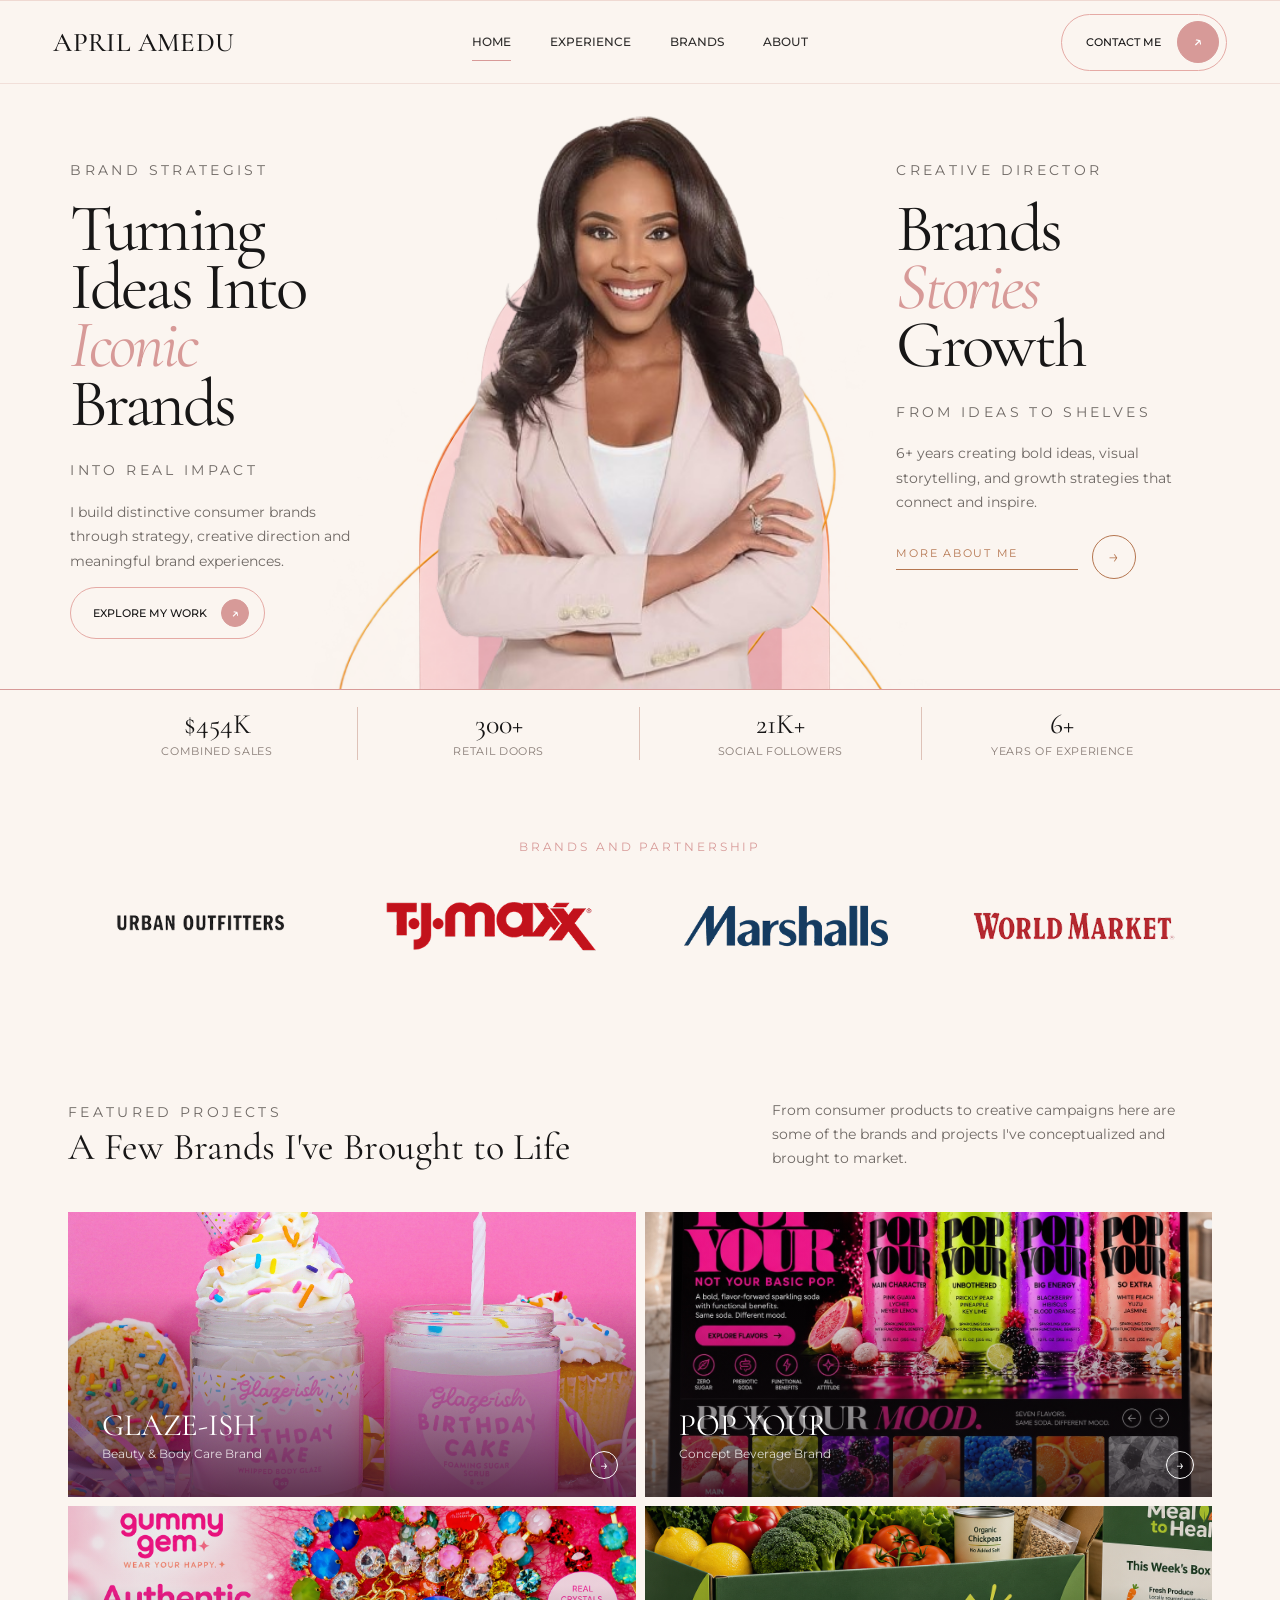
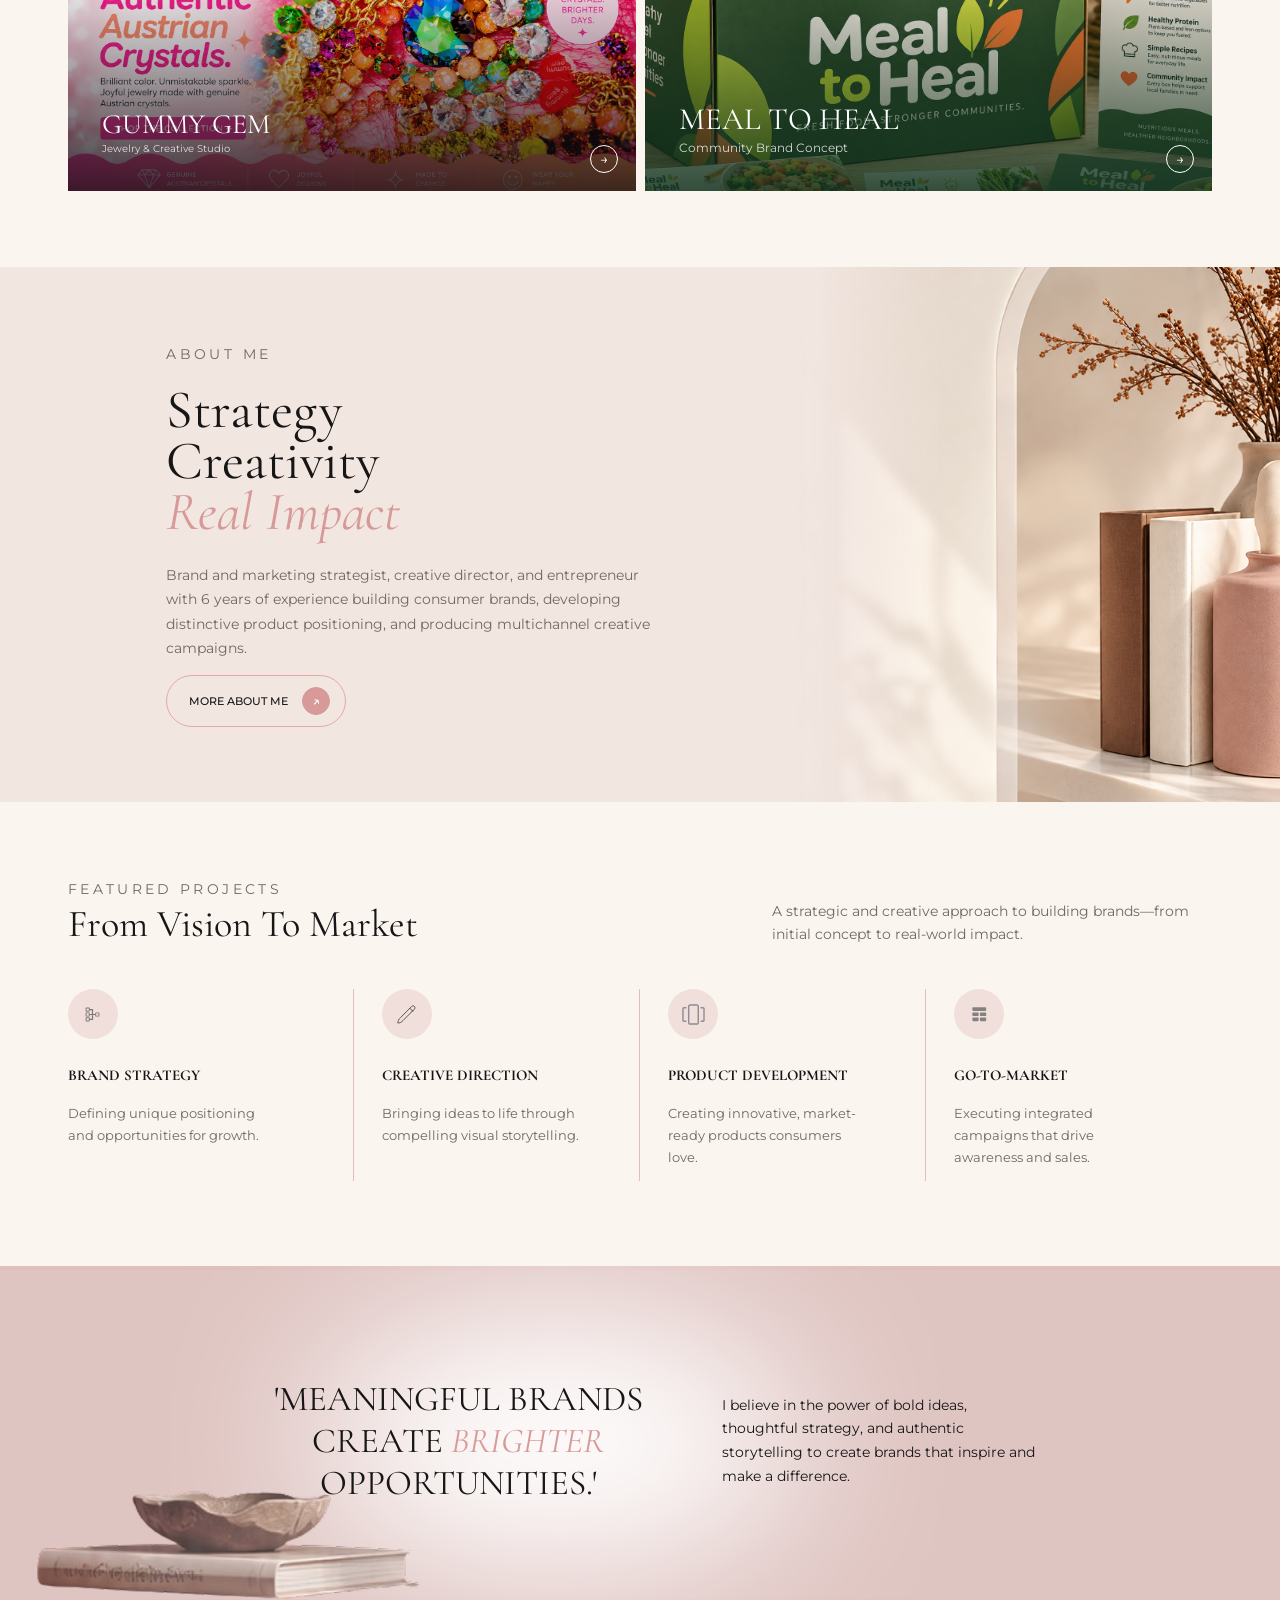
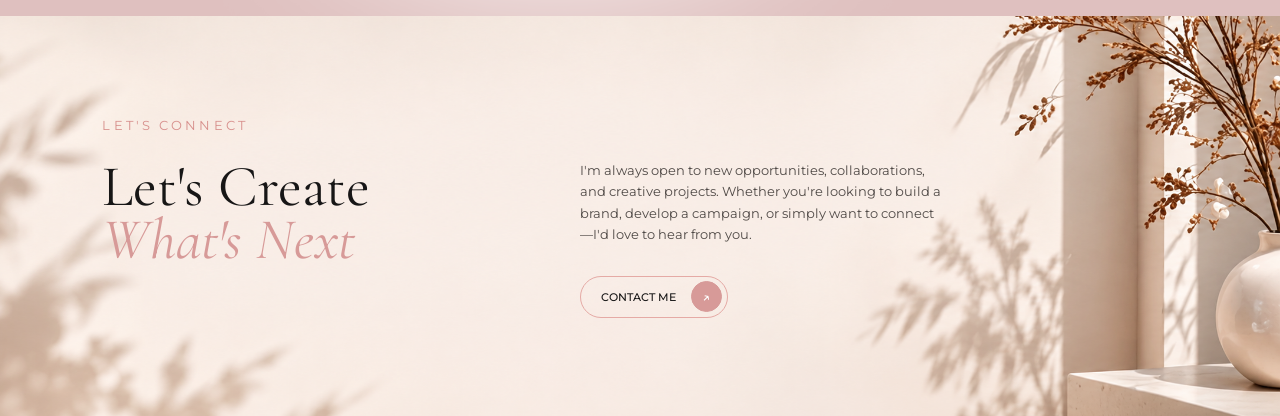
==== commit 141073b2: "Reordered homepage projects to feature Glaze-ish first" ====
--- a/index.html
+++ b/index.html
@@ -21,7 +21,34 @@
 <main id="top">
 <section class="hero"><div class="hero-copy"><p class="eyebrow">Brand Strategist</p><h1>Turning<br>Ideas Into<br><span class="accent">Iconic</span><br>Brands</h1><p class="eyebrow">Into real impact</p><p>I build distinctive consumer brands through strategy, creative direction and meaningful brand experiences.</p><a class="pill" href="#projects">Explore My Work <span class="round-arrow">↗</span></a></div><div class="hero-visual"><img class="hero-center-image" src="assets/images/2615bd2c-b158-4d76-a8b2-8eef247eaac6.png" alt=""><img class="hero-headshot" src="assets/images/Headshot.png" alt="April Amedu"></div><div class="hero-copy right"><p class="eyebrow">Creative Director</p><h1>Brands<br><span class="accent">Stories</span><br>Growth</h1><p class="eyebrow">From ideas to shelves</p><p>6+ years creating bold ideas, visual storytelling, and growth strategies that connect and inspire.</p><a href="/about/" class="text-link"><span class="text-link-label">More About Me</span><span class="circle-arrow">→</span></a></div><div class="hero-statbar"><div class="stat">$454K<small>combined sales</small></div><div class="stat">300+<small>retail doors</small></div><div class="stat">21K+<small>social followers</small></div><div class="stat">6+<small>years of experience</small></div></div></section>
 <section class="logo-strip" id="brands"><p class="section-kicker">Brands and partnership</p><div class="logos"><img src="assets/images/Rectangle%20103.png" alt="Urban Outfitters"><img src="assets/images/Rectangle%20104.png" alt="TJ Maxx"><img src="assets/images/Rectangle%20105.png" alt="Marshalls"><img src="assets/images/Rectangle%20106.png" alt="World Market"></div></section>
-<section class="section" id="projects"><div class="section-head"><div><p class="section-kicker">Featured projects</p><h2>A Few Brands I've Brought to Life</h2></div><p>From consumer products to creative campaigns here are some of the brands and projects I've developed and brought to market.</p></div><div class="projects"><a class="project meal-project" href="case-studies/meal-to-heal/"><h3>MEAL TO HEAL</h3><small>Community Brand Concept</small><span class="circle-arrow">→</span></a><a class="project feature" href="case-studies/pop-your/"><h3>POP YOUR</h3><small>Concept Beverage Brand</small><span class="circle-arrow">→</span></a><a class="project" href="case-studies/gummy-gen/"><h3>GUMMY GEN</h3><small>Beauty Brand</small><span class="circle-arrow">→</span></a><a class="project glaze-project" href="case-studies/glaze-ish/"><h3>GLAZE-ISH</h3><small>Beauty &amp; Body Care Brand</small><span class="circle-arrow">→</span></a></div></section>
+<section class="section" id="projects"><div class="section-head"><div><p class="section-kicker">Featured projects</p><h2>A Few Brands I've Brought to Life</h2></div><p>From consumer products to creative campaigns here are some of the brands and projects I've conceptualized and brought to market.</p></div>
+<div class="projects">
+  <a class="project glaze-project" href="case-studies/glaze-ish/">
+    <h3>GLAZE-ISH</h3>
+    <small>Beauty &amp; Body Care Brand</small>
+    <span class="circle-arrow">→</span>
+  </a>
+
+  <a class="project feature" href="case-studies/pop-your/">
+    <h3>POP YOUR</h3>
+    <small>Concept Beverage Brand</small>
+    <span class="circle-arrow">→</span>
+  </a>
+
+  <a class="project" href="case-studies/gummy-gen/">
+    <h3>GUMMY GEN
+    </h3>
+    <small>Beauty Brand</small>
+    <span class="circle-arrow">→</span>
+  </a>
+
+  <a class="project meal-project" href="case-studies/meal-to-heal/">
+    <h3>MEAL TO HEAL</h3>
+    <small>Community Brand Concept</small>
+    <span class="circle-arrow">→</span>
+  </a>
+</div>
+</section>
 <section class="about" id="about"><div class="about-inner"><p class="section-kicker">About Me</p><h2>Strategy<br>Creativity<br><span class="accent">Real Impact</span></h2><p>Brand and marketing strategist, creative director, and entrepreneur with 6 years of experience building consumer brands, developing distinctive product positioning, and producing multichannel creative campaigns.</p><a class="pill" href="/about/">More About Me <span class="round-arrow">↗</span></a></div><img class="about-image" src="assets/images/Rectangle%2093.png" alt="Decorative books and vases in an arched alcove"></section>
 <section class="section services" id="experience"><div class="section-head"><div><p class="section-kicker">Featured projects</p><h2>From Vision To Market</h2></div><p>A strategic and creative approach to building brands—from initial concept to real-world impact.</p></div><div class="service-grid"><article class="service"><div class="service-icon"><img src="assets/images/strategy-svgrepo-com%201.svg" alt=""></div><h3>Brand Strategy</h3><p>Defining unique positioning and opportunities for growth.</p></article><article class="service"><div class="service-icon"><img src="assets/images/pen-svgrepo-com%201.svg" alt=""></div><h3>Creative Direction</h3><p>Bringing ideas to life through compelling visual storytelling.</p></article><article class="service"><div class="service-icon"><img src="assets/images/product-carousel-svgrepo-com%201.svg" alt=""></div><h3>Product Development</h3><p>Creating innovative, market-ready products consumers love.</p></article><article class="service"><div class="service-icon"><img src="assets/images/product-item-svgrepo-com%201.svg" alt=""></div><h3>Go-To-Market</h3><p>Executing integrated campaigns that drive awareness and sales.</p></article></div></section>
 <section class="quote"><img class="quote-art" src="assets/images/Group%2089.png" alt=""><h2>'MEANINGFUL BRANDS<br>CREATE <span class="accent">BRIGHTER</span><br>OPPORTUNITIES.'</h2><p>I believe in the power of bold ideas, thoughtful strategy, and authentic storytelling to create brands that inspire and make a difference.</p></section>
--- a/assets/css/style.css
+++ b/assets/css/style.css
@@ -322,8 +322,9 @@
 /* Meal to Heal case study */
 .meal-case{--meal-ink:#183f2a;--meal-green:#557d45;--meal-lime:#bed64c;--meal-coral:#ef684f;--meal-pink:#f4d8d2;--meal-paper:#fbf6ef;background:var(--meal-paper);color:#2e332d}
 .meal-case h1,.meal-case h2,.meal-case em,.meal-case blockquote{font-family:"Cormorant Garamond",serif!important}.meal-case em{color:var(--meal-coral);font-weight:400}.meal-section-number,.meal-kicker{margin:0 0 24px;text-transform:uppercase;font-size:10px;letter-spacing:.14em;color:#d37d6d}.meal-hero{position:relative;min-height:630px;display:grid;grid-template-columns:46% 54%;align-items:center;padding:55px 7% 30px;overflow:hidden}.meal-hero:before,.meal-hero:after{content:"";position:absolute;border:1px solid #e7bcb4;border-radius:50%;pointer-events:none}.meal-hero:before{width:430px;height:430px;right:9%;top:105px}.meal-hero:after{width:510px;height:510px;right:2%;top:55px}.meal-hero-copy{position:relative;z-index:2;max-width:560px}.meal-hero-copy h1{margin:0 0 34px;font-size:clamp(70px,6vw,96px);font-weight:400;line-height:.8}.meal-hero-copy h1 span{color:var(--meal-coral);font-style:italic}.meal-hero-copy>p:not(.meal-kicker){max-width:480px;margin:0 0 28px;font-size:14px;line-height:1.7}.meal-hero-copy>a{display:inline-flex;align-items:center;gap:18px;text-transform:uppercase;font-size:10px;letter-spacing:.12em}.meal-hero-copy>a span{display:grid;place-items:center;width:30px;height:30px;border:1px solid #df9a8f;border-radius:50%}.meal-hero-art{position:relative;z-index:1;justify-self:end;width:92%;max-width:650px;padding:18px}.meal-hero-art img{width:100%;border-radius:4px;transform:rotate(2deg);box-shadow:0 20px 50px rgba(76,52,35,.08)}.meal-concept-note{position:absolute;right:7%;top:35px;margin:0;font-size:10px}.meal-meta{display:grid;grid-template-columns:repeat(4,1fr);margin:0 7%;border:1px solid #ead2ca;background:#fff9f5}.meal-meta>div{padding:20px 24px;border-right:1px solid #ead2ca}.meal-meta>div:last-child{border:0}.meal-meta small,.meal-meta strong{display:block}.meal-meta small{margin-bottom:7px;text-transform:uppercase;font-size:9px;letter-spacing:.12em;color:#d37d6d}.meal-meta strong{font-size:12px;font-weight:500}.meal-opportunity,.meal-strategy>header,.meal-design-system>header,.meal-education>header,.meal-activation>header,.meal-awareness>header,.meal-merch>header{display:grid;grid-template-columns:1fr 1fr;gap:90px;align-items:center;max-width:1160px;margin:auto}.meal-opportunity{padding:110px 7%}.meal-opportunity h2,.meal-strategy h2,.meal-design-system h2,.meal-education h2,.meal-activation h2,.meal-awareness h2,.meal-merch h2,.meal-learning h2,.meal-partnership h2{margin:0;font-size:clamp(52px,5vw,76px);font-weight:400;line-height:.92}.meal-opportunity>div:last-child>p,.meal-strategy header>p,.meal-design-system header>p,.meal-education header>p,.meal-activation header>p,.meal-awareness header>p,.meal-merch header>p,.meal-learning p,.meal-partnership p{font-size:14px;line-height:1.75}.meal-opportunity blockquote,.meal-partnership blockquote{margin:28px 0 0;padding-left:25px;border-left:2px solid #e9a296;font-size:28px;font-weight:600;line-height:1.05}.meal-identity{display:grid;grid-template-columns:46% 54%;min-height:520px;background:var(--meal-pink)}.meal-logo-card{display:flex;align-items:center;justify-content:center;padding:55px 9%}.meal-logo-card img{width:100%;max-width:460px;border:10px solid #fff9f3}.meal-identity-copy{display:flex;flex-direction:column;justify-content:center;padding:65px 12% 65px 7%}.meal-overline{margin:0 0 18px;text-transform:uppercase;font-size:10px;font-weight:600}.meal-identity-copy h2{margin:0 0 28px;font-size:clamp(52px,5vw,74px);font-weight:400;line-height:.9}.meal-identity-copy>p:not(.meal-section-number):not(.meal-overline){max-width:580px;font-size:14px;line-height:1.75}.meal-swatches{display:flex;gap:8px;margin:24px 0 12px}.meal-swatches span{width:58px;height:40px}.meal-swatches span:nth-child(1){background:#183f2a}.meal-swatches span:nth-child(2){background:#92b73f}.meal-swatches span:nth-child(3){background:#ef684f}.meal-swatches span:nth-child(4){background:#f2c45e}.meal-identity-copy small{font-size:9px;text-transform:uppercase;letter-spacing:.08em}.meal-strategy,.meal-education{padding:105px 7%}.meal-pillars{display:grid;grid-template-columns:repeat(4,1fr);max-width:1160px;margin:60px auto 0;border:1px solid #ead2ca}.meal-pillars>div{min-height:135px;padding:24px;border-right:1px solid #ead2ca}.meal-pillars>div:last-child{border:0}.meal-pillars b,.meal-pillars strong{display:block}.meal-pillars b{margin-bottom:18px;color:#dc8b7d;font-size:11px}.meal-pillars strong{margin-bottom:8px;font-size:12px}.meal-pillars p{margin:0;font-size:10px;line-height:1.55}.meal-design-system{padding:100px 7%;border-top:1px solid #ead2ca}.meal-design-gallery{display:grid;grid-template-columns:1fr 1fr;gap:45px;max-width:940px;margin:70px auto 0}.meal-design-gallery figure,.meal-activation-grid figure,.meal-awareness-grid figure,.meal-merch-grid figure{margin:0}.meal-design-gallery figure:nth-child(2){margin-top:130px}.meal-design-gallery img{width:100%;border-radius:9px;background:#f2d8d2;padding:10px}.meal-design-gallery figcaption,.meal-activation-grid figcaption,.meal-awareness-grid figcaption,.meal-merch-grid figcaption{padding:12px 3px 0;font-size:9px;color:#766d67}.meal-education{border-top:1px solid #ead2ca}.meal-activation{padding:100px 7%;border-top:1px solid #ead2ca}.meal-activation-grid{display:grid;grid-template-columns:1fr 1fr;gap:35px;max-width:1120px;margin:70px auto 0}.meal-activation-grid img{width:100%;border-radius:8px;background:#f2d8d2;padding:10px}.meal-learning{display:grid;grid-template-columns:1fr 1fr;align-items:center;gap:90px;padding:105px 12%;border-top:1px solid #ead2ca}.meal-learning>div{max-width:520px}.meal-learning>div>p:not(.meal-section-number){margin:35px 0 30px}.meal-learning small,.meal-partnership small{font-size:9px;text-transform:uppercase;letter-spacing:.12em}.meal-learning>img{width:100%;max-width:500px;justify-self:end;border-radius:8px;background:#f2d8d2;padding:10px}.meal-awareness{padding:105px 7%;background:var(--meal-pink)}.meal-awareness-grid{display:grid;grid-template-columns:repeat(3,1fr);gap:24px;max-width:1180px;margin:70px auto 0}.meal-awareness-grid img{width:100%;border-radius:5px}.meal-partnership{display:grid;grid-template-columns:1fr 1fr;align-items:center;gap:90px;padding:100px 11%}.meal-partnership>img{width:100%;max-width:470px;border-radius:8px;background:#f2d8d2;padding:10px}.meal-partnership blockquote{margin-bottom:28px;color:var(--meal-coral);font-style:italic}.meal-merch{padding:105px 7%}.meal-merch-grid{display:grid;grid-template-columns:repeat(3,1fr);gap:30px;max-width:1180px;margin:70px auto 0}.meal-merch-grid img{width:100%;aspect-ratio:1/1;object-fit:cover;border-radius:5px}.meal-case-footer{display:grid;grid-template-columns:1fr .7fr;gap:90px;align-items:center;padding:90px 10%;background:var(--meal-pink)}.meal-case-footer h2{margin:0;font-size:clamp(54px,5vw,78px);font-weight:400;line-height:.95}.meal-case-footer>div:last-child{font-size:13px;line-height:1.7}.meal-case-footer a{display:inline-block;margin-top:25px;border-bottom:1px solid currentColor;font-size:11px;text-transform:uppercase;letter-spacing:.1em}
+.meal-design-gallery--three{grid-template-columns:repeat(3,minmax(0,1fr));max-width:1180px;gap:28px;align-items:start}.meal-design-gallery--three figure:nth-child(2){margin-top:80px}.meal-design-gallery--three figure:nth-child(3){margin-top:25px}.meal-awareness-grid--two,.meal-merch-grid--two{grid-template-columns:repeat(2,minmax(0,1fr));max-width:840px}
 @media(max-width:850px){.meal-hero{grid-template-columns:1fr 1fr;padding-left:6%;padding-right:6%}.meal-hero-copy h1{font-size:62px}.meal-meta{margin:0 4%}.meal-opportunity,.meal-strategy>header,.meal-design-system>header,.meal-education>header,.meal-activation>header,.meal-awareness>header,.meal-merch>header{gap:45px}.meal-pillars{grid-template-columns:1fr 1fr}.meal-pillars>div:nth-child(2){border-right:0}.meal-pillars>div:nth-child(-n+2){border-bottom:1px solid #ead2ca}.meal-learning,.meal-partnership{padding-left:7%;padding-right:7%;gap:45px}}
-@media(max-width:620px){.meal-hero{display:flex;flex-direction:column;padding:65px 7% 40px}.meal-hero:before,.meal-hero:after{display:none}.meal-hero-copy h1{font-size:58px}.meal-hero-art{width:100%;margin-top:45px;padding:0}.meal-concept-note{top:25px}.meal-meta{grid-template-columns:1fr 1fr}.meal-meta>div:nth-child(2){border-right:0}.meal-meta>div:nth-child(-n+2){border-bottom:1px solid #ead2ca}.meal-opportunity,.meal-strategy>header,.meal-design-system>header,.meal-education>header,.meal-activation>header,.meal-awareness>header,.meal-merch>header,.meal-learning,.meal-partnership,.meal-case-footer{display:block}.meal-opportunity,.meal-strategy,.meal-design-system,.meal-education,.meal-activation,.meal-awareness,.meal-partnership,.meal-merch{padding:70px 7%}.meal-opportunity h2,.meal-strategy h2,.meal-design-system h2,.meal-education h2,.meal-activation h2,.meal-awareness h2,.meal-merch h2,.meal-learning h2,.meal-partnership h2{font-size:48px}.meal-opportunity>div:last-child,.meal-strategy header>p,.meal-design-system header>p,.meal-education header>p,.meal-activation header>p,.meal-awareness header>p,.meal-merch header>p{margin-top:32px}.meal-identity{display:block}.meal-logo-card,.meal-identity-copy{padding:55px 7%}.meal-design-gallery,.meal-activation-grid,.meal-awareness-grid,.meal-merch-grid{grid-template-columns:1fr;margin-top:45px}.meal-design-gallery figure:nth-child(2){margin-top:0}.meal-learning{padding:70px 7%}.meal-learning>img,.meal-partnership>img{margin-top:40px}.meal-awareness-grid{gap:35px}.meal-case-footer{padding:70px 7%}.meal-case-footer>div:last-child{margin-top:35px}}
+@media(max-width:620px){.meal-hero{display:flex;flex-direction:column;padding:65px 7% 40px}.meal-hero:before,.meal-hero:after{display:none}.meal-hero-copy h1{font-size:58px}.meal-hero-art{width:100%;margin-top:45px;padding:0}.meal-concept-note{top:25px}.meal-meta{grid-template-columns:1fr 1fr}.meal-meta>div:nth-child(2){border-right:0}.meal-meta>div:nth-child(-n+2){border-bottom:1px solid #ead2ca}.meal-opportunity,.meal-strategy>header,.meal-design-system>header,.meal-education>header,.meal-activation>header,.meal-awareness>header,.meal-merch>header,.meal-learning,.meal-partnership,.meal-case-footer{display:block}.meal-opportunity,.meal-strategy,.meal-design-system,.meal-education,.meal-activation,.meal-awareness,.meal-partnership,.meal-merch{padding:70px 7%}.meal-opportunity h2,.meal-strategy h2,.meal-design-system h2,.meal-education h2,.meal-activation h2,.meal-awareness h2,.meal-merch h2,.meal-learning h2,.meal-partnership h2{font-size:48px}.meal-opportunity>div:last-child,.meal-strategy header>p,.meal-design-system header>p,.meal-education header>p,.meal-activation header>p,.meal-awareness header>p,.meal-merch header>p{margin-top:32px}.meal-identity{display:block}.meal-logo-card,.meal-identity-copy{padding:55px 7%}.meal-design-gallery,.meal-activation-grid,.meal-awareness-grid,.meal-merch-grid{grid-template-columns:1fr;margin-top:45px}.meal-design-gallery figure:nth-child(2),.meal-design-gallery--three figure:nth-child(3){margin-top:0}.meal-learning{padding:70px 7%}.meal-learning>img,.meal-partnership>img{margin-top:40px}.meal-awareness-grid{gap:35px}.meal-case-footer{padding:70px 7%}.meal-case-footer>div:last-child{margin-top:35px}}
 
 /* Meal to Heal project card and Brands-page feature */
 .project.meal-project{background:#214c33 url('../images/a377cec6-d606-433e-adf8-115908862515.png') center/cover no-repeat}
